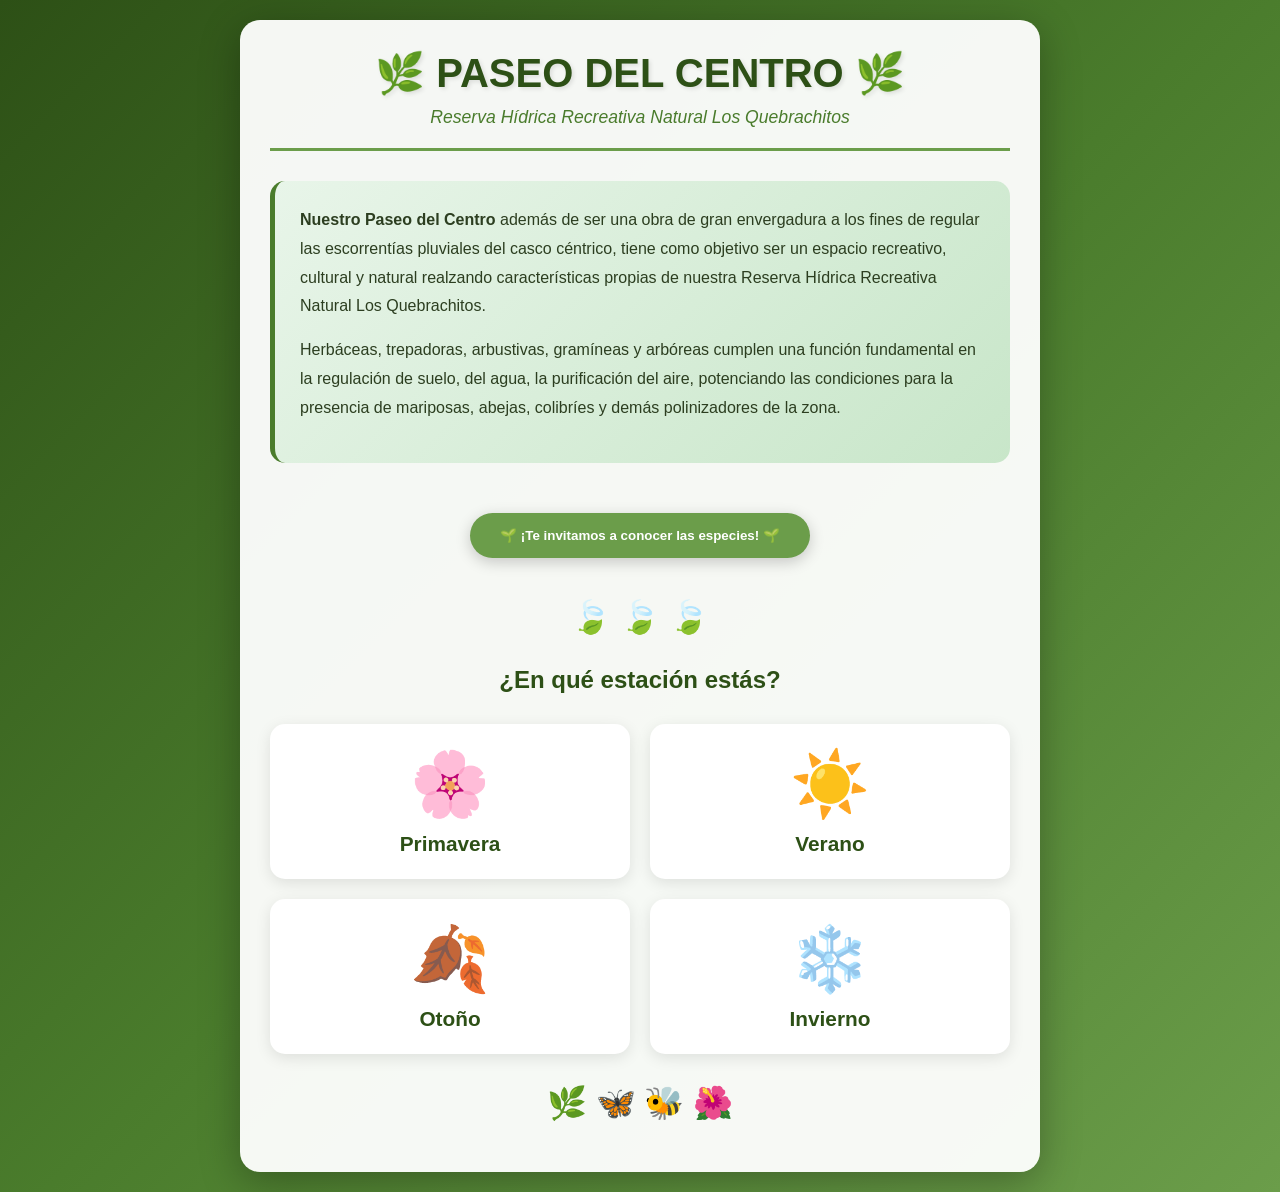
==== index.html @ 35bda177 "Update index.html" ====
<!DOCTYPE html>
<html lang="es">
<head>
    <meta charset="UTF-8">
    <meta name="viewport" content="width=device-width, initial-scale=1.0">
    <title>Paseo del Centro - Reserva Los Quebrachitos</title>
    <style>
        * {
            margin: 0;
            padding: 0;
            box-sizing: border-box;
        }

        body {
            font-family: 'Segoe UI', Tahoma, Geneva, Verdana, sans-serif;
            background: linear-gradient(135deg, #2d5016 0%, #4a7c2c 50%, #6b9d4a 100%);
            color: #2c3e20;
            min-height: 100vh;
            padding: 20px;
        }

        .container {
            max-width: 800px;
            margin: 0 auto;
            background: rgba(255, 255, 255, 0.95);
            border-radius: 20px;
            padding: 30px;
            box-shadow: 0 10px 40px rgba(0, 0, 0, 0.3);
        }

        header {
            text-align: center;
            margin-bottom: 30px;
            padding-bottom: 20px;
            border-bottom: 3px solid #6b9d4a;
        }

        h1 {
            color: #2d5016;
            font-size: 2.5em;
            margin-bottom: 10px;
            text-shadow: 2px 2px 4px rgba(0,0,0,0.1);
        }

        .subtitle {
            color: #4a7c2c;
            font-size: 1.1em;
            font-style: italic;
        }

        .intro {
            background: linear-gradient(135deg, #e8f5e9 0%, #c8e6c9 100%);
            padding: 25px;
            border-radius: 15px;
            margin-bottom: 30px;
            border-left: 5px solid #4a7c2c;
            line-height: 1.8;
        }

        .intro p {
            margin-bottom: 15px;
        }

        .section {
            display: none;
            animation: fadeIn 0.5s ease-in;
        }

        .section.active {
            display: block;
        }

        @keyframes fadeIn {
            from { opacity: 0; transform: translateY(20px); }
            to { opacity: 1; transform: translateY(0); }
        }

        .seasons-grid {
            display: grid;
            grid-template-columns: repeat(2, 1fr);
            gap: 20px;
            margin: 30px 0;
        }

        .season-card {
            background: white;
            border-radius: 15px;
            padding: 20px;
            text-align: center;
            cursor: pointer;
            transition: all 0.3s ease;
            border: 3px solid transparent;
            box-shadow: 0 4px 15px rgba(0,0,0,0.1);
        }

        .season-card:hover {
            transform: translateY(-5px);
            border-color: #6b9d4a;
            box-shadow: 0 8px 25px rgba(0,0,0,0.2);
        }

        .season-icon {
            font-size: 4em;
            margin-bottom: 10px;
            display: block;
        }

        .season-name {
            font-size: 1.3em;
            font-weight: bold;
            color: #2d5016;
        }

        .back-button {
            background: #4a7c2c;
            color: white;
            border: none;
            padding: 12px 30px;
            border-radius: 25px;
            cursor: pointer;
            font-size: 1em;
            margin-bottom: 20px;
            transition: all 0.3s ease;
        }

        .back-button:hover {
            background: #2d5016;
            transform: scale(1.05);
        }

        .species-link {
            display: inline-block;
            background: #6b9d4a;
            color: white;
            padding: 15px 30px;
            border-radius: 30px;
            text-decoration: none;
            margin: 20px 0;
            font-weight: bold;
            transition: all 0.3s ease;
            box-shadow: 0 4px 15px rgba(0,0,0,0.2);
        }

        .species-link:hover {
            background: #4a7c2c;
            transform: translateY(-3px);
            box-shadow: 0 6px 20px rgba(0,0,0,0.3);
        }

        .season-content {
            background: linear-gradient(135deg, #fff9e6 0%, #ffe6cc 100%);
            padding: 25px;
            border-radius: 15px;
            margin-top: 20px;
            border-left: 5px solid #ff9800;
        }

        .season-content h2 {
            color: #e65100;
            margin-bottom: 15px;
        }

        .season-content p {
            line-height: 1.8;
            color: #5d4037;
        }

        .leaf-decoration {
            text-align: center;
            font-size: 2em;
            color: #6b9d4a;
            margin: 20px 0;
        }

        .species-grid {
            display: grid;
            grid-template-columns: repeat(auto-fit, minmax(280px, 1fr));
            gap: 25px;
            margin-top: 20px;
        }

        .species-card {
            background: white;
            border-radius: 15px;
            overflow: hidden;
            box-shadow: 0 4px 15px rgba(0,0,0,0.1);
            transition: all 0.3s ease;
            cursor: pointer;
        }

        .species-card:hover {
            transform: translateY(-8px);
            box-shadow: 0 8px 25px rgba(0,0,0,0.2);
        }

        .species-image {
            width: 100%;
            height: 200px;
            background-size: cover;
            background-position: center;
            position: relative;
        }

        .species-info {
            padding: 20px;
            text-align: center;
        }

        .species-info h3 {
            color: #2d5016;
            font-size: 1.3em;
            margin-bottom: 8px;
        }

        .scientific-name {
            font-style: italic;
            color: #5d8c3a;
            font-size: 1em;
        }

        @media (max-width: 600px) {
            .seasons-grid {
                grid-template-columns: 1fr;
            }

            h1 {
                font-size: 2em;
            }

            .container {
                padding: 20px;
            }
        }
    </style>
</head>
<body>
    <div class="container">
        <header>
            <h1>🌿 PASEO DEL CENTRO 🌿</h1>
            <div class="subtitle">Reserva Hídrica Recreativa Natural Los Quebrachitos</div>
        </header>

        <!-- Sección Principal -->
        <div id="main-section" class="section active">
            <div class="intro">
                <p><strong>Nuestro Paseo del Centro</strong> además de ser una obra de gran envergadura a los fines de regular las escorrentías pluviales del casco céntrico, tiene como objetivo ser un espacio recreativo, cultural y natural realzando características propias de nuestra Reserva Hídrica Recreativa Natural Los Quebrachitos.</p>               
                <p>Herbáceas, trepadoras, arbustivas, gramíneas y arbóreas cumplen una función fundamental en la regulación de suelo, del agua, la purificación del aire, potenciando las condiciones para la presencia de mariposas, abejas, colibríes y demás polinizadores de la zona.</p>
            </div>

            <div style="text-align: center;">
                <button onclick="showSpecies()" class="species-link" style="border: none; cursor: pointer;">🌱 ¡Te invitamos a conocer las especies! 🌱</button>
            </div>

            <div class="leaf-decoration">🍃 🍃 🍃</div>

            <h2 style="text-align: center; color: #2d5016; margin: 30px 0;">¿En qué estación estás?</h2>

            <div class="seasons-grid">
                <div class="season-card" onclick="showSeason('primavera')">
                    <span class="season-icon">🌸</span>
                    <div class="season-name">Primavera</div>
                </div>
                <div class="season-card" onclick="showSeason('verano')">
                    <span class="season-icon">☀️</span>
                    <div class="season-name">Verano</div>
                </div>
                <div class="season-card" onclick="showSeason('otono')">
                    <span class="season-icon">🍂</span>
                    <div class="season-name">Otoño</div>
                </div>
                <div class="season-card" onclick="showSeason('invierno')">
                    <span class="season-icon">❄️</span>
                    <div class="season-name">Invierno</div>
                </div>
            </div>
        </div>

        <!-- Sección Primavera -->
        <div id="primavera-section" class="section">
            <button class="back-button" onclick="showMain()">← Volver</button>
            <div class="season-content">
                <h2 style="text-align: center;">🌸 PRIMAVERA 🌸</h2>
                <p><strong>En esta estación del año podemos ver:</strong></p>
                <p>El despertar de la naturaleza en todo su esplendor. Los quebrachitos se llenan de flores blancas y rosadas, las aves migratorias regresan a la zona, y el canto de los pájaros se intensifica. Los colibríes comienzan su danza entre las flores, mientras las mariposas monarca inician su llegada. Las gramíneas nativas brotan con vigor, y el aroma del bosque se vuelve más intenso con las floraciones de arbustos nativos.</p>
            </div>
        </div>

        <!-- Sección Verano -->
        <div id="verano-section" class="section">
            <button class="back-button" onclick="showMain()">← Volver</button>
            <div class="season-content" style="background: linear-gradient(135deg, #fff3e0 0%, #ffccbc 100%); border-left-color: #ff5722;">
                <h2 style="color: #bf360c; text-align: center;">☀️ VERANO ☀️</h2>
                <p><strong>En esta estación del año podemos ver:</strong></p>
                <p>El máximo verdor del bosque nativo. Las temperaturas cálidas favorecen el crecimiento exuberante de toda la vegetación. Los árboles están en su plenitud de follaje, proporcionando sombra fresca para el paseo. Es temporada de frutos para muchas especies, atrayendo una gran variedad de aves. Las lluvias estivales alimentan los cursos de agua, y las cigarras llenan el aire con su característico canto. Mariposas y abejas están en plena actividad polinizadora.</p>
            </div>
        </div>

        <!-- Sección Otoño -->
        <div id="otono-section" class="section">
            <button class="back-button" onclick="showMain()">← Volver</button>
            <div class="season-content" style="background: linear-gradient(135deg, #fff8e1 0%, #ffecb3 100%); border-left-color: #ff6f00;">
                <h2 style="color: #e65100; text-align: center;">🍂 OTOÑO 🍂</h2>
                <p><strong>En esta estación del año podemos ver:</strong></p>
                <p>La transformación cromática del paisaje. Las hojas de muchas especies caduciforias comienzan a cambiar de color, creando una paleta de ocres, amarillos y rojizos. Es época de dispersión de semillas, con muchas plantas preparándose para el invierno. Las aves migratorias comienzan su partida, mientras otras llegan para pasar el invierno. Las temperaturas más suaves invitan a recorrer el paseo disfrutando del aire fresco y los atardeceres dorados.</p>
            </div>
        </div>

        <!-- Sección Invierno -->
        <div id="invierno-section" class="section">
            <button class="back-button" onclick="showMain()">← Volver</button>
            <div class="season-content" style="background: linear-gradient(135deg, #e3f2fd 0%, #bbdefb 100%); border-left-color: #1976d2;">
                <h2 style="color: #0d47a1; text-align: center;">❄️ INVIERNO ❄️</h2>
                <p><strong>En esta estación del año podemos ver:</strong></p>
                <p>El bosque en su etapa de reposo. Muchas especies pierden sus hojas, revelando la arquitectura de sus ramas. Las mañanas pueden traer escarcha que decora la vegetación con cristales brillantes. Es temporada ideal para observar aves residentes y algunas especies que solo visitan en esta época. Los días soleados de invierno son perfectos para disfrutar del paseo sin el calor intenso, apreciando la claridad del aire serrano y las vistas despejadas del paisaje circundante.</p>
            </div>
        </div>

        <!-- Sección Especies -->
        <div id="especies-section" class="section">
            <button class="back-button" onclick="showMain()">← Volver</button>
            
            <h2 style="text-align: center; color: #2d5016; margin-bottom: 30px; font-size: 2em;">🌿 Flora Nativa 🌿</h2>
            
            <div class="species-grid">
                <div class="species-card">
                    <div class="species-image" style="background-image: url('https://via.placeholder.com/300x200/4a7c2c/ffffff?text=Blanquillo')"></div>
                    <div class="species-info">
                        <h3>Blanquillo</h3>
                        <p class="scientific-name">(Sebastiania commersoniana)</p>
                    </div>
                </div>

                <div class="species-card">
                    <div class="species-image" style="background-image: url('https://via.placeholder.com/300x200/5d8c3a/ffffff?text=Chañar')"></div>
                    <div class="species-info">
                        <h3>Chañar</h3>
                        <p class="scientific-name">(Geoffroea decorticans)</p>
                    </div>
                </div>

                <div class="species-card">
                    <div class="species-image" style="background-image: url('https://via.placeholder.com/300x200/6b9d4a/ffffff?text=Cina+cina')"></div>
                    <div class="species-info">
                        <h3>Cina cina</h3>
                        <p class="scientific-name">(Parkinsonia aculeata)</p>
                    </div>
                </div>

                <div class="species-card">
                    <div class="species-image" style="background-image: url('https://via.placeholder.com/300x200/4a7c2c/ffffff?text=Croton')"></div>
                    <div class="species-info">
                        <h3>Croton</h3>
                        <p class="scientific-name">(Croton subpannosus)</p>
                    </div>
                </div>

                <div class="species-card">
                    <div class="species-image" style="background-image: url('https://via.placeholder.com/300x200/5d8c3a/ffffff?text=Espina+Colorada')"></div>
                    <div class="species-info">
                        <h3>Espina Colorada</h3>
                        <p class="scientific-name">(Solanum sisymbriifolium)</p>
                    </div>
                </div>

                <div class="species-card">
                    <div class="species-image" style="background-image: url('https://via.placeholder.com/300x200/6b9d4a/ffffff?text=Espinillo')"></div>
                    <div class="species-info">
                        <h3>Espinillo</h3>
                        <p class="scientific-name">(Acacia caven)</p>
                    </div>
                </div>

                <div class="species-card">
                    <div class="species-image" style="background-image: url('https://via.placeholder.com/300x200/4a7c2c/ffffff?text=Lagaña+de+perro')"></div>
                    <div class="species-info">
                        <h3>Lagaña de perro</h3>
                        <p class="scientific-name">(Erythrostemon gilliesii)</p>
                    </div>
                </div>

                <div class="species-card">
                    <div class="species-image" style="background-image: url('https://via.placeholder.com/300x200/5d8c3a/ffffff?text=Malva')"></div>
                    <div class="species-info">
                        <h3>Malva</h3>
                        <p class="scientific-name">(Abutilon grandifolium)</p>
                    </div>
                </div>

                <div class="species-card">
                    <div class="species-image" style="background-image: url('https://via.placeholder.com/300x200/6b9d4a/ffffff?text=Palo+Amarillo')"></div>
                    <div class="species-info">
                        <h3>Palo Amarillo</h3>
                        <p class="scientific-name">(Aloysia gratissima)</p>
                    </div>
                </div>

                <div class="species-card">
                    <div class="species-image" style="background-image: url('https://via.placeholder.com/300x200/4a7c2c/ffffff?text=Pasionaria')"></div>
                    <div class="species-info">
                        <h3>Pasionaria</h3>
                        <p class="scientific-name">(Passiflora caerulea)</p>
                    </div>
                </div>

                <div class="species-card">
                    <div class="species-image" style="background-image: url('https://via.placeholder.com/300x200/5d8c3a/ffffff?text=Romerillo')"></div>
                    <div class="species-info">
                        <h3>Romerillo</h3>
                        <p class="scientific-name">(Baccharis aliena)</p>
                    </div>
                </div>

                <div class="species-card">
                    <div class="species-image" style="background-image: url('https://via.placeholder.com/300x200/6b9d4a/ffffff?text=Sacha+Huasca')"></div>
                    <div class="species-info">
                        <h3>Sacha Huasca</h3>
                        <p class="scientific-name">(Dolichandra cynanchoides)</p>
                    </div>
                </div>

                <div class="species-card">
                    <div class="species-image" style="background-image: url('https://via.placeholder.com/300x200/4a7c2c/ffffff?text=Sangre+de+toro')"></div>
                    <div class="species-info">
                        <h3>Sangre de toro</h3>
                        <p class="scientific-name">(Rivina humilis)</p>
                    </div>
                </div>

                <div class="species-card">
                    <div class="species-image" style="background-image: url('https://via.placeholder.com/300x200/5d8c3a/ffffff?text=Santa+Lucía')"></div>
                    <div class="species-info">
                        <h3>Santa Lucía</h3>
                        <p class="scientific-name">(Commelina erecta)</p>
                    </div>
                </div>

                <div class="species-card">
                    <div class="species-image" style="background-image: url('https://via.placeholder.com/300x200/6b9d4a/ffffff?text=Tumiñico')"></div>
                    <div class="species-info">
                        <h3>Tumiñico</h3>
                        <p class="scientific-name">(Lycium cestroides)</p>
                    </div>
                </div>

                <div class="species-card">
                    <div class="species-image" style="background-image: url('https://via.placeholder.com/300x200/4a7c2c/ffffff?text=Verbena+roja')"></div>
                    <div class="species-info">
                        <h3>Verbena roja o Margarita punzó</h3>
                        <p class="scientific-name">(Glandularia peruviana)</p>
                    </div>
                </div>
            </div>
        </div>

        <div class="leaf-decoration">🌿 🦋 🐝 🌺</div>
    </div>

    <script>
        function showSeason(season) {
            // Ocultar sección principal
            document.getElementById('main-section').classList.remove('active');
            
            // Ocultar todas las secciones de estaciones
            document.getElementById('primavera-section').classList.remove('active');
            document.getElementById('verano-section').classList.remove('active');
            document.getElementById('otono-section').classList.remove('active');
            document.getElementById('invierno-section').classList.remove('active');
            
            // Mostrar la estación seleccionada
            document.getElementById(season + '-section').classList.add('active');
            
            // Scroll al inicio
            window.scrollTo({ top: 0, behavior: 'smooth' });
        }

        function showMain() {
            // Ocultar todas las secciones de estaciones
            document.getElementById('primavera-section').classList.remove('active');
            document.getElementById('verano-section').classList.remove('active');
            document.getElementById('otono-section').classList.remove('active');
            document.getElementById('invierno-section').classList.remove('active');
            document.getElementById('especies-section').classList.remove('active');
            
            // Mostrar sección principal
            document.getElementById('main-section').classList.add('active');
            
            // Scroll al inicio
            window.scrollTo({ top: 0, behavior: 'smooth' });
        }

        function showSpecies() {
            // Ocultar sección principal
            document.getElementById('main-section').classList.remove('active');
            
            // Mostrar sección de especies
            document.getElementById('especies-section').classList.add('active');
            
            // Scroll al inicio
            window.scrollTo({ top: 0, behavior: 'smooth' });
        }
    </script>
</body>
</html>
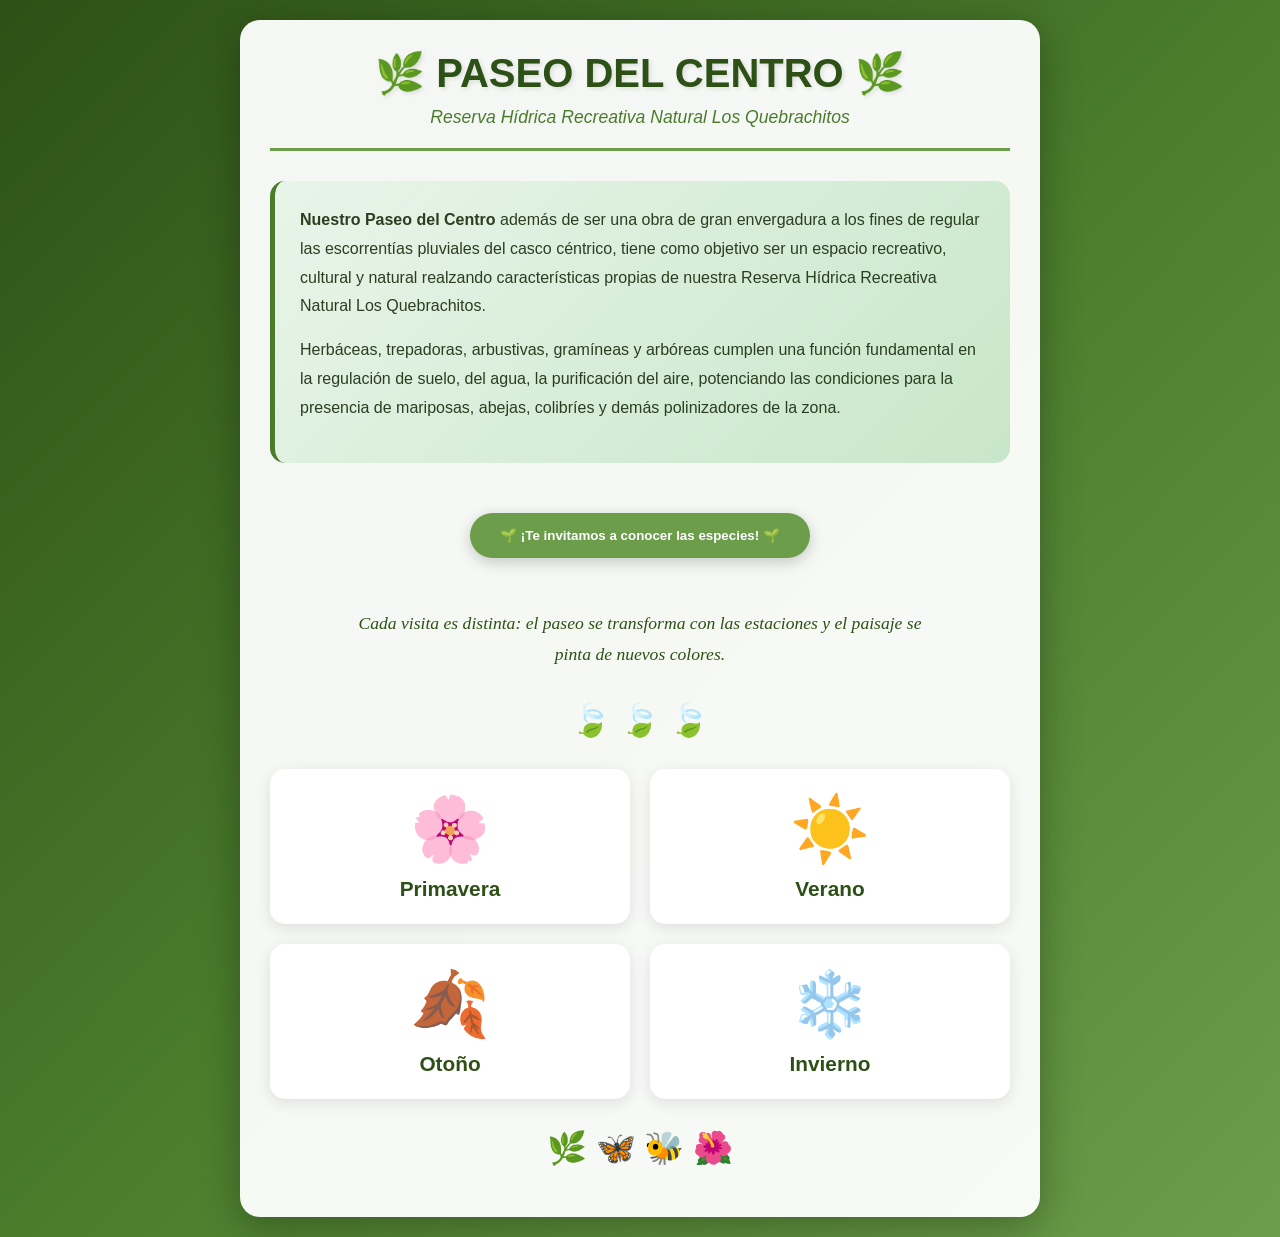
==== commit 7f858d4f: "Update index.html" ====
--- a/index.html
+++ b/index.html
@@ -243,7 +243,8 @@
         <!-- Sección Principal -->
         <div id="main-section" class="section active">
             <div class="intro">
-                <p><strong>Nuestro Paseo del Centro</strong> además de ser una obra de gran envergadura a los fines de regular las escorrentías pluviales del casco céntrico, tiene como objetivo ser un espacio recreativo, cultural y natural realzando características propias de nuestra Reserva Hídrica Recreativa Natural Los Quebrachitos.</p>               
+                <p><strong>Nuestro Paseo del Centro</strong> además de ser una obra de gran envergadura a los fines de regular las escorrentías pluviales del casco céntrico, tiene como objetivo ser un espacio recreativo, cultural y natural realzando características propias de nuestra Reserva Hídrica Recreativa Natural Los Quebrachitos.</p>
+                
                 <p>Herbáceas, trepadoras, arbustivas, gramíneas y arbóreas cumplen una función fundamental en la regulación de suelo, del agua, la purificación del aire, potenciando las condiciones para la presencia de mariposas, abejas, colibríes y demás polinizadores de la zona.</p>
             </div>
 
@@ -251,9 +252,9 @@
                 <button onclick="showSpecies()" class="species-link" style="border: none; cursor: pointer;">🌱 ¡Te invitamos a conocer las especies! 🌱</button>
             </div>
 
+            <p style="text-align: center; color: #2d5016; margin: 30px auto; line-height: 1.8; font-size: 1.1em; max-width: 600px; font-family: 'Georgia', 'Garamond', serif; font-style: italic;">Cada visita es distinta: el paseo se transforma con las estaciones y el paisaje se pinta de nuevos colores.</p>
+
             <div class="leaf-decoration">🍃 🍃 🍃</div>
-
-            <h2 style="text-align: center; color: #2d5016; margin: 30px 0;">¿En qué estación estás?</h2>
 
             <div class="seasons-grid">
                 <div class="season-card" onclick="showSeason('primavera')">
@@ -280,8 +281,11 @@
             <button class="back-button" onclick="showMain()">← Volver</button>
             <div class="season-content">
                 <h2 style="text-align: center;">🌸 PRIMAVERA 🌸</h2>
-                <p><strong>En esta estación del año podemos ver:</strong></p>
-                <p>El despertar de la naturaleza en todo su esplendor. Los quebrachitos se llenan de flores blancas y rosadas, las aves migratorias regresan a la zona, y el canto de los pájaros se intensifica. Los colibríes comienzan su danza entre las flores, mientras las mariposas monarca inician su llegada. Las gramíneas nativas brotan con vigor, y el aroma del bosque se vuelve más intenso con las floraciones de arbustos nativos.</p>
+                <h3 style="color: #2d5016; margin-top: 15px;">El paseo despierta.</h3>
+                <p><strong>En primavera, el paseo se llena de color, aromas y movimiento.</strong></p>
+                <p>Podés ver al Espinillo y al Chañar cubiertos de flores amarillas, tiñendo el paisaje de tonos dorados y atrayendo abejas, mariposas y otros polinizadores. El Palo amarillo, el Romerillo, la Pasionaria y el Tumiñico comienzan a intensifican su floración.</p>
+                <p>Las flores azules de Santa Lucía y los tonos rojizos de la Verbena roja y la Espina colorada aportan contrastes llamativos. Es una época ideal para observar mariposas, abejorros y picaflores, que encuentran néctar en abundancia.</p>
+                <p><strong>👉 Es tiempo de reproducción, polinización y crecimiento.</strong></p>
             </div>
         </div>
 
@@ -290,8 +294,11 @@
             <button class="back-button" onclick="showMain()">← Volver</button>
             <div class="season-content" style="background: linear-gradient(135deg, #fff3e0 0%, #ffccbc 100%); border-left-color: #ff5722;">
                 <h2 style="color: #bf360c; text-align: center;">☀️ VERANO ☀️</h2>
-                <p><strong>En esta estación del año podemos ver:</strong></p>
-                <p>El máximo verdor del bosque nativo. Las temperaturas cálidas favorecen el crecimiento exuberante de toda la vegetación. Los árboles están en su plenitud de follaje, proporcionando sombra fresca para el paseo. Es temporada de frutos para muchas especies, atrayendo una gran variedad de aves. Las lluvias estivales alimentan los cursos de agua, y las cigarras llenan el aire con su característico canto. Mariposas y abejas están en plena actividad polinizadora.</p>
+                <h3 style="color: #bf360c; margin-top: 15px;">Colores intensos y vida en abundancia.</h3>
+                <p><strong>Durante el verano, el paseo alcanza su máxima expresión.</strong></p>
+                <p>Muchas especies florecen al mismo tiempo, como el Palo amarillo, Romerillo, Croton, Malva, Cina cina, Sacha Huasca y la llamativa Lagaña de perro, con sus largos estambres rojos.</p>
+                <p>Las enredaderas cubren troncos y cercos, el sotobosque se vuelve más denso y aparecen frutos de colores vivos, como los de la Sangre de toro y la Espina colorada también encontraremos los frutos de Chañar. Es un momento ideal para observar insectos, picaflores y mariposas en plena actividad.</p>
+                <p><strong>👉 El paisaje es verde, denso y brillante, lleno de insectos, aves y sonidos.</strong></p>
             </div>
         </div>
 
@@ -300,8 +307,11 @@
             <button class="back-button" onclick="showMain()">← Volver</button>
             <div class="season-content" style="background: linear-gradient(135deg, #fff8e1 0%, #ffecb3 100%); border-left-color: #ff6f00;">
                 <h2 style="color: #e65100; text-align: center;">🍂 OTOÑO 🍂</h2>
-                <p><strong>En esta estación del año podemos ver:</strong></p>
-                <p>La transformación cromática del paisaje. Las hojas de muchas especies caduciforias comienzan a cambiar de color, creando una paleta de ocres, amarillos y rojizos. Es época de dispersión de semillas, con muchas plantas preparándose para el invierno. Las aves migratorias comienzan su partida, mientras otras llegan para pasar el invierno. Las temperaturas más suaves invitan a recorrer el paseo disfrutando del aire fresco y los atardeceres dorados.</p>
+                <h3 style="color: #e65100; margin-top: 15px;">Frutos, semillas y cambios de color.</h3>
+                <p><strong>En otoño, el ritmo del paseo comienza a desacelerarse.</strong></p>
+                <p>Muchas plantas dejan de florecer y concentran su energía en la maduración de frutos y semillas. Aún pueden verse flores tardías del Tumiñico, la Pasionaria y la Sangre de toro.</p>
+                <p>El Blanquillo se vuelve protagonista: sus hojas se tiñen de rojos, naranjas y amarillos, regalando uno de los paisajes más coloridos del paseo. Algunas herbáceas empiezan a secarse en superficie, preparando su descanso invernal.</p>
+                <p><strong>👉 Es una estación de transición, donde el paseo se transforma y se prepara para el frío.</strong></p>
             </div>
         </div>
 
@@ -310,8 +320,11 @@
             <button class="back-button" onclick="showMain()">← Volver</button>
             <div class="season-content" style="background: linear-gradient(135deg, #e3f2fd 0%, #bbdefb 100%); border-left-color: #1976d2;">
                 <h2 style="color: #0d47a1; text-align: center;">❄️ INVIERNO ❄️</h2>
-                <p><strong>En esta estación del año podemos ver:</strong></p>
-                <p>El bosque en su etapa de reposo. Muchas especies pierden sus hojas, revelando la arquitectura de sus ramas. Las mañanas pueden traer escarcha que decora la vegetación con cristales brillantes. Es temporada ideal para observar aves residentes y algunas especies que solo visitan en esta época. Los días soleados de invierno son perfectos para disfrutar del paseo sin el calor intenso, apreciando la claridad del aire serrano y las vistas despejadas del paisaje circundante.</p>
+                <h3 style="color: #0d47a1; margin-top: 15px;">Descanso y resistencia.</h3>
+                <p><strong>En invierno, el paseo parece más silencioso y sereno.</strong></p>
+                <p>Muchas plantas entran en reposo y algunas desaparecen temporalmente de la superficie, aunque continúan vivas bajo tierra. La atención se dirige a las formas: troncos, ramas, espinas y cortezas.</p>
+                <p>La corteza del Chañar, las espinas del Espinillo y la estructura del Romerillo revelan adaptaciones al clima serrano. Aunque haya menos flores, el paseo sigue cumpliendo su función, protegiendo el suelo y ofreciendo refugio a la fauna.</p>
+                <p><strong>👉 El invierno es una etapa clave de descanso, necesaria para que el ciclo vuelva a comenzar.</strong></p>
             </div>
         </div>
 
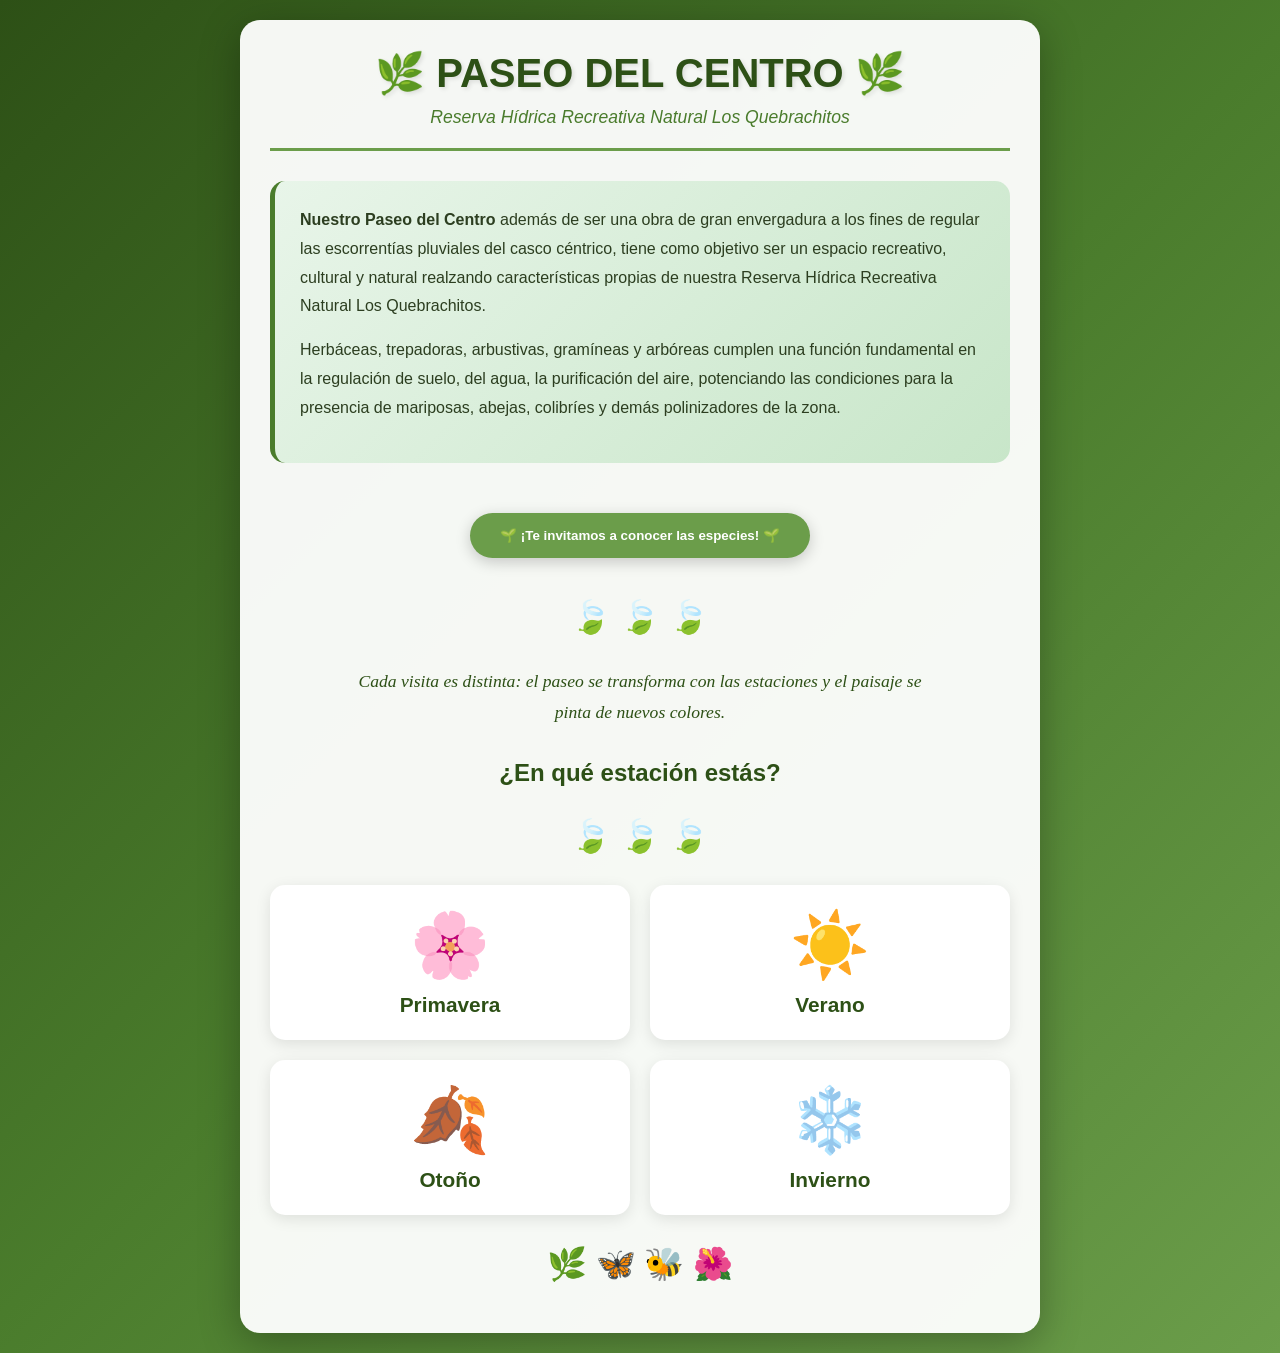
==== commit dbba95c5: "Update index.html" ====
--- a/index.html
+++ b/index.html
@@ -218,6 +218,57 @@
             font-size: 1em;
         }
 
+        .species-detail {
+            background: white;
+            border-radius: 15px;
+            padding: 30px;
+            margin-top: 20px;
+        }
+
+        .species-detail h2 {
+            color: #2d5016;
+            font-size: 2em;
+            margin-bottom: 10px;
+        }
+
+        .species-detail .scientific-name {
+            font-size: 1.2em;
+            margin-bottom: 20px;
+            display: block;
+        }
+
+        .species-detail .description {
+            line-height: 1.8;
+            margin-bottom: 20px;
+            text-align: justify;
+        }
+
+        .species-detail .info-box {
+            background: #f1f8e9;
+            border-left: 4px solid #6b9d4a;
+            padding: 15px;
+            margin: 15px 0;
+            border-radius: 8px;
+        }
+
+        .species-detail .info-box h4 {
+            color: #2d5016;
+            margin-bottom: 8px;
+            font-size: 1.1em;
+        }
+
+        .species-detail .info-box p {
+            line-height: 1.6;
+            margin: 0;
+        }
+
+        .reference {
+            font-size: 0.9em;
+            color: #666;
+            font-style: italic;
+            margin-top: 15px;
+        }
+
         @media (max-width: 600px) {
             .seasons-grid {
                 grid-template-columns: 1fr;
@@ -243,7 +294,7 @@
         <!-- Sección Principal -->
         <div id="main-section" class="section active">
             <div class="intro">
-                <p><strong>Nuestro Paseo del Centro</strong> además de ser una obra de gran envergadura a los fines de regular las escorrentías pluviales del casco céntrico, tiene como objetivo ser un espacio recreativo, cultural y natural realzando características propias de nuestra Reserva Hídrica Recreativa Natural Los Quebrachitos.</p>
+                <p><strong>Nuestro Paseo del Centro</strong> además de ser una obra de gran envergadura a los fines de regular las escorrentías pluviales del casco céntrico, tiene como objetivo ser un espacio recreativo, cultural y natural realzando características propias de nuestra Reserva Hídrica Recreativa Natural Los Quebrachitos.</p>               
                 
                 <p>Herbáceas, trepadoras, arbustivas, gramíneas y arbóreas cumplen una función fundamental en la regulación de suelo, del agua, la purificación del aire, potenciando las condiciones para la presencia de mariposas, abejas, colibríes y demás polinizadores de la zona.</p>
             </div>
@@ -252,8 +303,10 @@
                 <button onclick="showSpecies()" class="species-link" style="border: none; cursor: pointer;">🌱 ¡Te invitamos a conocer las especies! 🌱</button>
             </div>
 
+            <div class="leaf-decoration">🍃 🍃 🍃</div>
             <p style="text-align: center; color: #2d5016; margin: 30px auto; line-height: 1.8; font-size: 1.1em; max-width: 600px; font-family: 'Georgia', 'Garamond', serif; font-style: italic;">Cada visita es distinta: el paseo se transforma con las estaciones y el paisaje se pinta de nuevos colores.</p>
 
+            <h2 style="text-align: center; color: #2d5016; margin: 30px 0;">¿En qué estación estás?</h2>
             <div class="leaf-decoration">🍃 🍃 🍃</div>
 
             <div class="seasons-grid">
@@ -261,14 +314,17 @@
                     <span class="season-icon">🌸</span>
                     <div class="season-name">Primavera</div>
                 </div>
+
                 <div class="season-card" onclick="showSeason('verano')">
                     <span class="season-icon">☀️</span>
                     <div class="season-name">Verano</div>
                 </div>
+
                 <div class="season-card" onclick="showSeason('otono')">
                     <span class="season-icon">🍂</span>
                     <div class="season-name">Otoño</div>
                 </div>
+
                 <div class="season-card" onclick="showSeason('invierno')">
                     <span class="season-icon">❄️</span>
                     <div class="season-name">Invierno</div>
@@ -331,11 +387,11 @@
         <!-- Sección Especies -->
         <div id="especies-section" class="section">
             <button class="back-button" onclick="showMain()">← Volver</button>
-            
+
             <h2 style="text-align: center; color: #2d5016; margin-bottom: 30px; font-size: 2em;">🌿 Flora Nativa 🌿</h2>
-            
+
             <div class="species-grid">
-                <div class="species-card">
+                <div class="species-card" onclick="showSpeciesDetail('blanquillo')">
                     <div class="species-image" style="background-image: url('https://via.placeholder.com/300x200/4a7c2c/ffffff?text=Blanquillo')"></div>
                     <div class="species-info">
                         <h3>Blanquillo</h3>
@@ -343,7 +399,7 @@
                     </div>
                 </div>
 
-                <div class="species-card">
+                <div class="species-card" onclick="showSpeciesDetail('chanar')">
                     <div class="species-image" style="background-image: url('https://via.placeholder.com/300x200/5d8c3a/ffffff?text=Chañar')"></div>
                     <div class="species-info">
                         <h3>Chañar</h3>
@@ -351,7 +407,7 @@
                     </div>
                 </div>
 
-                <div class="species-card">
+                <div class="species-card" onclick="showSpeciesDetail('cinacina')">
                     <div class="species-image" style="background-image: url('https://via.placeholder.com/300x200/6b9d4a/ffffff?text=Cina+cina')"></div>
                     <div class="species-info">
                         <h3>Cina cina</h3>
@@ -359,7 +415,7 @@
                     </div>
                 </div>
 
-                <div class="species-card">
+                <div class="species-card" onclick="showSpeciesDetail('croton')">
                     <div class="species-image" style="background-image: url('https://via.placeholder.com/300x200/4a7c2c/ffffff?text=Croton')"></div>
                     <div class="species-info">
                         <h3>Croton</h3>
@@ -367,7 +423,7 @@
                     </div>
                 </div>
 
-                <div class="species-card">
+                <div class="species-card" onclick="showSpeciesDetail('espinacolorada')">
                     <div class="species-image" style="background-image: url('https://via.placeholder.com/300x200/5d8c3a/ffffff?text=Espina+Colorada')"></div>
                     <div class="species-info">
                         <h3>Espina Colorada</h3>
@@ -375,15 +431,15 @@
                     </div>
                 </div>
 
-                <div class="species-card">
+                <div class="species-card" onclick="showSpeciesDetail('espinillo')">
                     <div class="species-image" style="background-image: url('https://via.placeholder.com/300x200/6b9d4a/ffffff?text=Espinillo')"></div>
                     <div class="species-info">
                         <h3>Espinillo</h3>
-                        <p class="scientific-name">(Acacia caven)</p>
-                    </div>
-                </div>
-
-                <div class="species-card">
+                        <p class="scientific-name">(Vachellia caven)</p>
+                    </div>
+                </div>
+
+                <div class="species-card" onclick="showSpeciesDetail('laganadeperro')">
                     <div class="species-image" style="background-image: url('https://via.placeholder.com/300x200/4a7c2c/ffffff?text=Lagaña+de+perro')"></div>
                     <div class="species-info">
                         <h3>Lagaña de perro</h3>
@@ -391,7 +447,7 @@
                     </div>
                 </div>
 
-                <div class="species-card">
+                <div class="species-card" onclick="showSpeciesDetail('malva')">
                     <div class="species-image" style="background-image: url('https://via.placeholder.com/300x200/5d8c3a/ffffff?text=Malva')"></div>
                     <div class="species-info">
                         <h3>Malva</h3>
@@ -399,7 +455,7 @@
                     </div>
                 </div>
 
-                <div class="species-card">
+                <div class="species-card" onclick="showSpeciesDetail('paloamarillo')">
                     <div class="species-image" style="background-image: url('https://via.placeholder.com/300x200/6b9d4a/ffffff?text=Palo+Amarillo')"></div>
                     <div class="species-info">
                         <h3>Palo Amarillo</h3>
@@ -407,7 +463,7 @@
                     </div>
                 </div>
 
-                <div class="species-card">
+                <div class="species-card" onclick="showSpeciesDetail('pasionaria')">
                     <div class="species-image" style="background-image: url('https://via.placeholder.com/300x200/4a7c2c/ffffff?text=Pasionaria')"></div>
                     <div class="species-info">
                         <h3>Pasionaria</h3>
@@ -415,7 +471,7 @@
                     </div>
                 </div>
 
-                <div class="species-card">
+                <div class="species-card" onclick="showSpeciesDetail('romerillo')">
                     <div class="species-image" style="background-image: url('https://via.placeholder.com/300x200/5d8c3a/ffffff?text=Romerillo')"></div>
                     <div class="species-info">
                         <h3>Romerillo</h3>
@@ -423,7 +479,7 @@
                     </div>
                 </div>
 
-                <div class="species-card">
+                <div class="species-card" onclick="showSpeciesDetail('sachahuasca')">
                     <div class="species-image" style="background-image: url('https://via.placeholder.com/300x200/6b9d4a/ffffff?text=Sacha+Huasca')"></div>
                     <div class="species-info">
                         <h3>Sacha Huasca</h3>
@@ -431,7 +487,7 @@
                     </div>
                 </div>
 
-                <div class="species-card">
+                <div class="species-card" onclick="showSpeciesDetail('sangredetoro')">
                     <div class="species-image" style="background-image: url('https://via.placeholder.com/300x200/4a7c2c/ffffff?text=Sangre+de+toro')"></div>
                     <div class="species-info">
                         <h3>Sangre de toro</h3>
@@ -439,7 +495,7 @@
                     </div>
                 </div>
 
-                <div class="species-card">
+                <div class="species-card" onclick="showSpeciesDetail('santalucia')">
                     <div class="species-image" style="background-image: url('https://via.placeholder.com/300x200/5d8c3a/ffffff?text=Santa+Lucía')"></div>
                     <div class="species-info">
                         <h3>Santa Lucía</h3>
@@ -447,21 +503,37 @@
                     </div>
                 </div>
 
-                <div class="species-card">
-                    <div class="species-image" style="background-image: url('https://via.placeholder.com/300x200/6b9d4a/ffffff?text=Tumiñico')"></div>
+                <div class="species-card" onclick="showSpeciesDetail('tala')">
+                    <div class="species-image" style="background-image: url('https://via.placeholder.com/300x200/6b9d4a/ffffff?text=Tala')"></div>
+                    <div class="species-info">
+                        <h3>Tala</h3>
+                        <p class="scientific-name">(Celtis tala)</p>
+                    </div>
+                </div>
+
+                <div class="species-card" onclick="showSpeciesDetail('tuminico')">
+                    <div class="species-image" style="background-image: url('https://via.placeholder.com/300x200/4a7c2c/ffffff?text=Tumiñico')"></div>
                     <div class="species-info">
                         <h3>Tumiñico</h3>
                         <p class="scientific-name">(Lycium cestroides)</p>
                     </div>
                 </div>
 
-                <div class="species-card">
-                    <div class="species-image" style="background-image: url('https://via.placeholder.com/300x200/4a7c2c/ffffff?text=Verbena+roja')"></div>
-                    <div class="species-info">
-                        <h3>Verbena roja o Margarita punzó</h3>
+                <div class="species-card" onclick="showSpeciesDetail('verbenaroja')">
+                    <div class="species-image" style="background-image: url('https://via.placeholder.com/300x200/5d8c3a/ffffff?text=Verbena+roja')"></div>
+                    <div class="species-info">
+                        <h3>Verbena roja</h3>
                         <p class="scientific-name">(Glandularia peruviana)</p>
                     </div>
                 </div>
+            </div>
+        </div>
+
+        <!-- Sección Detalle de Especie -->
+        <div id="species-detail-section" class="section">
+            <button class="back-button" onclick="showSpecies()">← Volver a especies</button>
+            <div id="species-detail-content" class="species-detail">
+                <!-- El contenido se llenará dinámicamente con JavaScript -->
             </div>
         </div>
 
@@ -469,48 +541,147 @@
     </div>
 
     <script>
-        function showSeason(season) {
-            // Ocultar sección principal
-            document.getElementById('main-section').classList.remove('active');
-            
-            // Ocultar todas las secciones de estaciones
-            document.getElementById('primavera-section').classList.remove('active');
-            document.getElementById('verano-section').classList.remove('active');
-            document.getElementById('otono-section').classList.remove('active');
-            document.getElementById('invierno-section').classList.remove('active');
-            
-            // Mostrar la estación seleccionada
-            document.getElementById(season + '-section').classList.add('active');
-            
-            // Scroll al inicio
-            window.scrollTo({ top: 0, behavior: 'smooth' });
-        }
-
-        function showMain() {
-            // Ocultar todas las secciones de estaciones
-            document.getElementById('primavera-section').classList.remove('active');
-            document.getElementById('verano-section').classList.remove('active');
-            document.getElementById('otono-section').classList.remove('active');
-            document.getElementById('invierno-section').classList.remove('active');
-            document.getElementById('especies-section').classList.remove('active');
-            
-            // Mostrar sección principal
-            document.getElementById('main-section').classList.add('active');
-            
-            // Scroll al inicio
-            window.scrollTo({ top: 0, behavior: 'smooth' });
-        }
-
-        function showSpecies() {
-            // Ocultar sección principal
-            document.getElementById('main-section').classList.remove('active');
-            
-            // Mostrar sección de especies
-            document.getElementById('especies-section').classList.add('active');
-            
-            // Scroll al inicio
-            window.scrollTo({ top: 0, behavior: 'smooth' });
-        }
-    </script>
-</body>
-</html>
+        const speciesData = {
+            blanquillo: {
+                name: "Blanquillo",
+                scientificName: "Sebastiania commersoniana",
+                description: "También llamado Palo de leche o Guindillo. De sus heridas abiertas exuda un látex blanco, de consistencia lechosa, de dónde le viene su nombre vulgar. Crece a la vera de ríos y arroyos, y en las quebradas húmedas. La hoja del Guindillo es simple con borde ligeramente aserrado, en otoño y en invierno, las hojas se tiñen de mil tonos de rojos, naranjas y amarillos. Cada rama termina con una espina por punta. Las flores del Blanquillo están agrupadas en racimos, son amarillentas y diminutas. El Fruto es una cápsula globosa de color castaño a la madurez.",
+                pollination: "Es polinizada por insectos.",
+                flowering: "Florece en primavera y verano.",
+                medicinal: "Es utilizado como antiséptico de uso externo y para aliviar dolores."
+            },
+            chanar: {
+                name: "Chañar",
+                scientificName: "Geoffroea decorticans",
+                description: "Árbol pequeño a mediano, de 6 a 10 m de altura. La característica más distintiva es su corteza exfoliante, la cuál se va desprendiendo en láminas parduscas, que dejan a la vista la nueva corteza verde brillante y de tonos intermedios, entre naranjas y amarillos. Raíces gemíferas (generan brotes que permiten a la planta crear bosquecitos alrededor). Flores perfectas en racimos amarillas con estrías anaranjadas, vistosas y perfumadas. El fruto es una baya globosa lisa y brillante, anaranjado rojizo en la madurez y dulce. De fruto comestible, de los cuáles se extrae el famoso arrope.",
+                pollination: "Es polinizada por mariposas y en especial por abejas.",
+                flowering: "Florece en la primavera.",
+                medicinal: "Utilizado para afecciones respiratorias, para la tos y antiasmático."
+            },
+            cinacina: {
+                name: "Cina cina",
+                scientificName: "Parkinsonia aculeata",
+                description: "Árbol de hasta 8 m de altura, semicaducifolio, de fuste corto y copa aparasolada. Sus ramas algo zigzagueantes son verdes y se van agrietando mientras maduran, tienen tres espinas por nudo. Las flores son hermafroditas, de cinco pétalos, de los cuales cuatro son amarillos y uno, el superior, medio rojizo. El fruto es una legumbre, dura de hasta 10 cm de largo, algo curva, persiste bastante en la planta y se abre al madurar. Hay pocas semillas por frutos. Su chaucha y semillas son comestibles cuando están inmaduras. Es nativa del norte cordobés, no de nuestra ecorregión.",
+                pollination: "Es polinizada por abeja, moscas, avispas y mariposas.",
+                flowering: "Florece principalmente en primavera y verano.",
+                medicinal: "Tiene propiedades contra la tos y la fiebre.",
+                reference: "Agüero, E. (2025). Plantas medicinales silvestres del centro de Argentina: guía para su reconocimiento y uso terapéutico (2ª ed.). Ecoval Ediciones"
+            },
+            croton: {
+                name: "Croton",
+                scientificName: "Croton subpannosus",
+                description: "Subarbusto de hasta 1,5m de altura, predominante en el sotobosque serrano. Densamente pubescente (peludo). Las flores son blanquecinas y están dispuestas en racimos. El fruto es una cápsula. Las hojas viejas toman una coloración anaranjada y persisten un tiempo en la planta.",
+                pollination: "Es polinizada por principalmente mariposas y abejas.",
+                flowering: "Florece desde octubre hasta mayo.",
+                medicinal: "Es utilizada para afecciones respiratorias y como purgante.",
+                reference: "Agüero, E. (2025). Plantas medicinales silvestres del centro de Argentina: guía para su reconocimiento y uso terapéutico (2ª ed.). Ecoval Ediciones"
+            },
+            espinacolorada: {
+                name: "Espina Colorada",
+                scientificName: "Solanum sisymbriifolium",
+                description: "Hierba perenne de hasta 1 m de altura de tallo leñoso con ramas cubierta de pelos, caracterizada por poseer espinas punzantes, pardas claras, recubriendo tallo, ramas y hojas. Flores azuladas a blancas con centro amarillo. El fruto es una baya globosa roja carnosa. Los frutos maduros son comestibles.",
+                pollination: "Polinizada por abejas y abejorros.",
+                flowering: "Florece de septiembre hasta diciembre.",
+                medicinal: "La raíz es utilizada contra inflamaciones hepáticas y de riñones. Externamente como antiinflamatorio y analgésico."
+            },
+            espinillo: {
+                name: "Espinillo",
+                scientificName: "Vachellia caven",
+                description: "Arbusto o árbol espinoso de hasta 6 m de altura y 20-40 cm de ancho de tronco. La copa es más o menos hemisférica. Fruto en forma de vaina de 4-10cm de largo de sección cilíndrica con el extremo punzante. Flores amarillo anaranjadas muy pequeñas y perfumadas. Especie pionera, colonizadora de suelos deteriorados, es muy buena como recuperadora de la tierra.",
+                pollination: "Es polinizado por abejas nativas, moscas y otros insectos. Hospedera de mariposa danzarina chica y frotadora menor sangrante.",
+                flowering: "Florece de agosto a septiembre. Puede tener segundas floraciones tardías (diciembre a enero).",
+                medicinal: "Poder antiséptico. Utilizado para afecciones de garganta y boca. También para problemas respiratorios.",
+                reference: "Agüero, E. (2025). Plantas medicinales silvestres del centro de Argentina: guía para su reconocimiento y uso terapéutico (2ª ed.). Ecoval Ediciones"
+            },
+            laganadeperro: {
+                name: "Lagaña de perro",
+                scientificName: "Erythrostemon gilliesii",
+                description: "Arbusto de hasta 2 m de alto perenne con hojas bipinnadas. Las flores se encuentran en racimos, cada flor con cinco pétalos amarillos con 10 estambres rojos largos y llamativos. Las vainas están densamente cubiertas de pelos glandulares cortos y rojos.",
+                pollination: "Es polinizada por mariposas nocturnas por sus singulares flores amarillas con largos estambres. Otros insectos buscan su néctar, pero no las polinizan.",
+                flowering: "Florece de noviembre hasta febrero.",
+                medicinal: "Para tratar fiebres, heridas y tos."
+            },
+            malva: {
+                name: "Malva",
+                scientificName: "Abutilon grandifolium",
+                description: "Esta especie tiene valor ornamental, con flores que permanecen varios días abiertas. Sus hojas acorazonadas de gran tamaño están cubiertas de tricomas o pelos que le confieren gran suavidad al tacto.",
+                pollination: "Atrae a pequeños escarabajos para su polinización y sus flores son visitadas por mariposas. La especie es hospedera de la mariposa 'Festoneada menor'.",
+                flowering: "Florece de primavera a otoño.",
+                medicinal: "Es utilizada para problemas respiratorios y digestivos."
+            },
+            paloamarillo: {
+                name: "Palo Amarillo",
+                scientificName: "Aloysia gratissima",
+                description: "Arbusto aromático de 1-3 m de altura. Las flores son blancas y se disponen en espigas multiflorales. Sus hojas pueden variar de tamaño y forma, según las condiciones y etapa de crecimiento. Frecuente en las serranías cordobesas.",
+                pollination: "Sus flores muy perfumadas son polinizadas por pequeñas mariposas nocturnas y por la mariposa cuatro ojos (Junonia genoveva). También por avispas, abejas y moscas.",
+                flowering: "Florece de septiembre a marzo.",
+                medicinal: "Se destaca por sus propiedades digestivas y regulador de presión arterial.",
+                reference: "Agüero, E. (2025). Plantas medicinales silvestres del centro de Argentina: guía para su reconocimiento y uso terapéutico (2ª ed.). Ecoval Ediciones"
+            },
+            pasionaria: {
+                name: "Pasionaria",
+                scientificName: "Passiflora caerulea",
+                description: "Enredadera perenne, arbustiva, trepadora de hasta 10m de largo. Sus flores son solitarias y en la corona posee filamentos que son azul en el extremo y la base, y blancas en el centro. El fruto es una baya anaranjada comestible. Prefiere sitios más bien húmedos en bosques o zonas urbanas.",
+                pollination: "Es polinizada por abejorros, abejas y mariposas. La mariposa espejito usa a la planta para poner sus larvas (hospedera).",
+                flowering: "Florece de septiembre a junio.",
+                medicinal: "Aplaca estados de ansiedad e insomnio.",
+                reference: "Agüero, E. (2025). Plantas medicinales silvestres del centro de Argentina: guía para su reconocimiento y uso terapéutico (2ª ed.). Ecoval Ediciones"
+            },
+            romerillo: {
+                name: "Romerillo",
+                scientificName: "Baccharis aliena",
+                description: "Su nombre común es Romerillo ya que presenta un aspecto similar al popular Romero. Es una planta dioica, es decir, hay plantas femeninas y plantas masculinas. Arbustos de 1 a 5 m de altura muy ramificado. Hojas lineares, agudas en el ápice, enteras en el margen, uninervias. Produce abundante floración de color amarillo. Es una especie a tener en cuenta como restauradora de suelos.",
+                pollination: "Es polinizada por abejas, moscas y avispas.",
+                flowering: "Florece entre septiembre y marzo.",
+                medicinal: "Se le atribuyen propiedades medicinales, antialérgicas y antigripales."
+            },
+            sachahuasca: {
+                name: "Sacha Huasca",
+                scientificName: "Dolichandra cynanchoides",
+                description: "Enredadera que crece apoyada sobre árboles de porte mediano y grande del Bosque Serrano. Perenne de tronco grueso y corteza rugosa. Flores solitarias tubulares bilabiadas, levemente curvas de color rojo intenso. El fruto es una cápsula negro-rojiza, lisa alargada.",
+                pollination: "Es polinizada por picaflores, en especial por el picaflor verde común y el picaflor de barbijo. También por la mariposa limonera grande (Heraclides thoas).",
+                flowering: "Florece de octubre hasta abril.",
+                medicinal: "Se utiliza principalmente como tónico y para tratar variedad de dolencias, incluyendo problemas digestivos, dolores musculares y como afrodisíaco."
+            },
+            sangredetoro: {
+                name: "Sangre de toro",
+                scientificName: "Rivina humilis",
+                description: "Planta comúnmente herbácea, con hojas alternas, simples. Las flores son pequeñas, perfectas y se disponen en racimos o espigas. El fruto es variable pero frecuentemente es una baya globosa de color rojo intenso. Planta muy ramificada, típica del sotobosque, requiere sombra para su desarrollo. Las flores son blancas o rosadas y se disponen en racimos largos.",
+                pollination: "Es polinizada por pequeños insectos como abejas y mariposas.",
+                flowering: "Florece de octubre a mayo.",
+                medicinal: "Se utiliza en el tratamiento de resfriados y diarrea."
+            },
+            santalucia: {
+                name: "Santa Lucía",
+                scientificName: "Commelina erecta",
+                description: "Hierba perenne de hasta 50cm de altura. Hojas simples, alternas y ovaladas. Posee flores perfectas azules muy vistosas, con centro amarillo, abren por la mañana y viven sólo unas pocas horas. El fruto es una cápsula. En Córdoba crece a la sombra húmeda del bosque serrano y espinal.",
+                pollination: "Es polinizada por abejas.",
+                flowering: "Florece desde noviembre hasta abril.",
+                medicinal: "Colirio por excelencia. Descongestivo ocular.",
+                reference: "Agüero, E. (2025). Plantas medicinales silvestres del centro de Argentina: guía para su reconocimiento y uso terapéutico (2ª ed.). Ecoval Ediciones"
+            },
+            tala: {
+                name: "Tala",
+                scientificName: "Celtis tala",
+                description: "Planta arbórea o arbustiva dotado de fuertes espinas (aunque no son de gran tamaño). Es uno de los protagonistas principales de los espinales. De follaje caduco, porte irregular y ramas zigzagueantes, alcanza entre 4 y 12 metros de altura. Su rusticidad lo convierte en una especie extraordinariamente resistente. Las flores son de color verde amarillento y son bastante pequeñas. Las hojas son ovaladas con punta aguda con pocos dientes sobre el margen; los frutos dulces y comestibles son consumidos por aves que dispersan las semillas.",
+                pollination: "Es polinizada por insectos. Hospedero de las mariposas 'Frotadora-oscura común' (Calycopis caulonia), y 'Bellísima común' (Hypanartia bella).",
+                flowering: "Florece en primavera y fructifica de primavera a otoño.",
+                medicinal: "Afecciones respiratorias y digestivas."
+            },
+            tuminico: {
+                name: "Tumiñico",
+                scientificName: "Lycium cestroides",
+                description: "Arbusto o arbolito de hasta 5 m de altura. De ramas delgadas y hojas alternas. Las flores son tubulares, de color violeta intenso y rara vez solitarias. El fruto es una baya globosa de color rojizo-violeta oscuro a la madurez.",
+                pollination: "Es polinizada por picaflores, de allí su nombre vulgar 'rundún' que significa picaflor en quechua.",
+                flowering: "Florece de septiembre a mayo.",
+                medicinal: "Se utiliza para tratar el malestar estomacal y como cataplasmas para heridas."
+            },
+            verbenaroja: {
+                name: "Verbena roja o Margarita punzó",
+                scientificName: "Glandularia peruviana",
+                description: "Planta perenne, su parte aérea muere en invierno. Rastrera, de hojas opuestas. Flores rojas escarlatas, salen en grupitos. Se encuentra en zonas abiertas y soleadas, frecuentemente sobre bordes de caminos.",
+                pollination: "Es polinizada por la mariposa claudina (Tegosa claudina) y otros insectos (entomófila).",
+                flowering: "Florece en primavera y verano.",
+                medicinal: "Propiedades refrescantes y digestivas.",
+                reference: "Agüero, E. (2025). Plantas medicinales silvestres del centro de Argentina: guía para su reconocimiento y uso terapéutico (2ª ed.). Ecoval Ediciones"
+            }
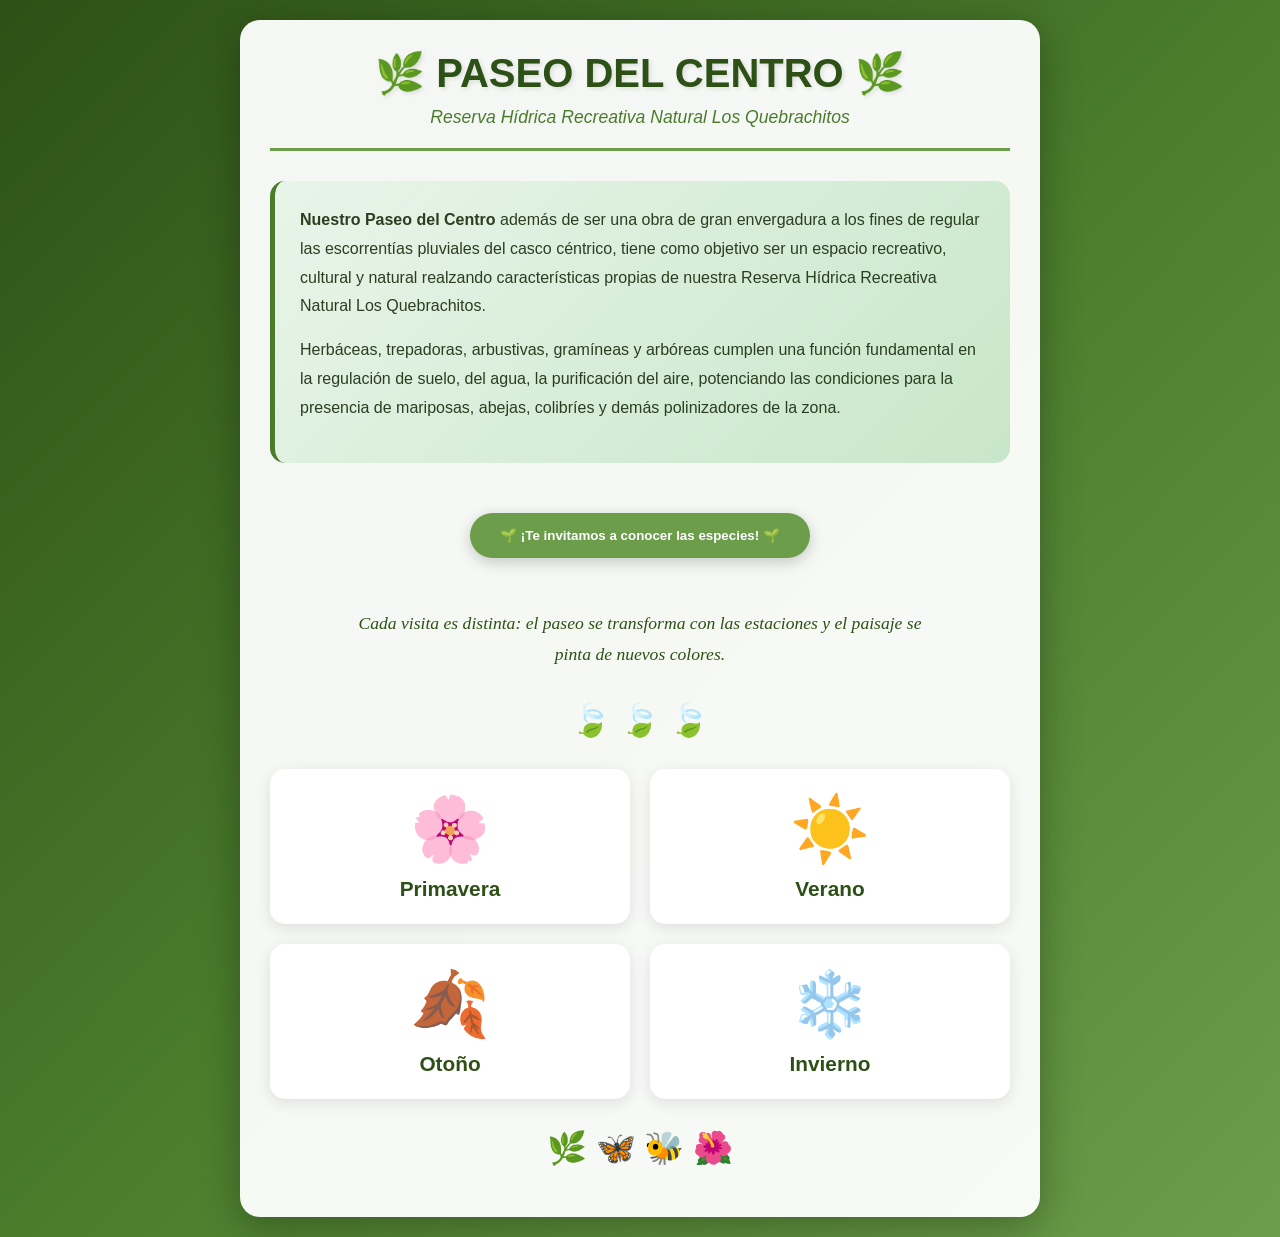
==== commit 41a5b2ca: "Update index.html" ====
--- a/index.html
+++ b/index.html
@@ -218,57 +218,6 @@
             font-size: 1em;
         }
 
-        .species-detail {
-            background: white;
-            border-radius: 15px;
-            padding: 30px;
-            margin-top: 20px;
-        }
-
-        .species-detail h2 {
-            color: #2d5016;
-            font-size: 2em;
-            margin-bottom: 10px;
-        }
-
-        .species-detail .scientific-name {
-            font-size: 1.2em;
-            margin-bottom: 20px;
-            display: block;
-        }
-
-        .species-detail .description {
-            line-height: 1.8;
-            margin-bottom: 20px;
-            text-align: justify;
-        }
-
-        .species-detail .info-box {
-            background: #f1f8e9;
-            border-left: 4px solid #6b9d4a;
-            padding: 15px;
-            margin: 15px 0;
-            border-radius: 8px;
-        }
-
-        .species-detail .info-box h4 {
-            color: #2d5016;
-            margin-bottom: 8px;
-            font-size: 1.1em;
-        }
-
-        .species-detail .info-box p {
-            line-height: 1.6;
-            margin: 0;
-        }
-
-        .reference {
-            font-size: 0.9em;
-            color: #666;
-            font-style: italic;
-            margin-top: 15px;
-        }
-
         @media (max-width: 600px) {
             .seasons-grid {
                 grid-template-columns: 1fr;
@@ -294,7 +243,7 @@
         <!-- Sección Principal -->
         <div id="main-section" class="section active">
             <div class="intro">
-                <p><strong>Nuestro Paseo del Centro</strong> además de ser una obra de gran envergadura a los fines de regular las escorrentías pluviales del casco céntrico, tiene como objetivo ser un espacio recreativo, cultural y natural realzando características propias de nuestra Reserva Hídrica Recreativa Natural Los Quebrachitos.</p>               
+                <p><strong>Nuestro Paseo del Centro</strong> además de ser una obra de gran envergadura a los fines de regular las escorrentías pluviales del casco céntrico, tiene como objetivo ser un espacio recreativo, cultural y natural realzando características propias de nuestra Reserva Hídrica Recreativa Natural Los Quebrachitos.</p>
                 
                 <p>Herbáceas, trepadoras, arbustivas, gramíneas y arbóreas cumplen una función fundamental en la regulación de suelo, del agua, la purificación del aire, potenciando las condiciones para la presencia de mariposas, abejas, colibríes y demás polinizadores de la zona.</p>
             </div>
@@ -303,10 +252,8 @@
                 <button onclick="showSpecies()" class="species-link" style="border: none; cursor: pointer;">🌱 ¡Te invitamos a conocer las especies! 🌱</button>
             </div>
 
-            <div class="leaf-decoration">🍃 🍃 🍃</div>
             <p style="text-align: center; color: #2d5016; margin: 30px auto; line-height: 1.8; font-size: 1.1em; max-width: 600px; font-family: 'Georgia', 'Garamond', serif; font-style: italic;">Cada visita es distinta: el paseo se transforma con las estaciones y el paisaje se pinta de nuevos colores.</p>
 
-            <h2 style="text-align: center; color: #2d5016; margin: 30px 0;">¿En qué estación estás?</h2>
             <div class="leaf-decoration">🍃 🍃 🍃</div>
 
             <div class="seasons-grid">
@@ -314,17 +261,14 @@
                     <span class="season-icon">🌸</span>
                     <div class="season-name">Primavera</div>
                 </div>
-
                 <div class="season-card" onclick="showSeason('verano')">
                     <span class="season-icon">☀️</span>
                     <div class="season-name">Verano</div>
                 </div>
-
                 <div class="season-card" onclick="showSeason('otono')">
                     <span class="season-icon">🍂</span>
                     <div class="season-name">Otoño</div>
                 </div>
-
                 <div class="season-card" onclick="showSeason('invierno')">
                     <span class="season-icon">❄️</span>
                     <div class="season-name">Invierno</div>
@@ -387,11 +331,11 @@
         <!-- Sección Especies -->
         <div id="especies-section" class="section">
             <button class="back-button" onclick="showMain()">← Volver</button>
-
+            
             <h2 style="text-align: center; color: #2d5016; margin-bottom: 30px; font-size: 2em;">🌿 Flora Nativa 🌿</h2>
-
+            
             <div class="species-grid">
-                <div class="species-card" onclick="showSpeciesDetail('blanquillo')">
+                <div class="species-card">
                     <div class="species-image" style="background-image: url('https://via.placeholder.com/300x200/4a7c2c/ffffff?text=Blanquillo')"></div>
                     <div class="species-info">
                         <h3>Blanquillo</h3>
@@ -399,7 +343,7 @@
                     </div>
                 </div>
 
-                <div class="species-card" onclick="showSpeciesDetail('chanar')">
+                <div class="species-card">
                     <div class="species-image" style="background-image: url('https://via.placeholder.com/300x200/5d8c3a/ffffff?text=Chañar')"></div>
                     <div class="species-info">
                         <h3>Chañar</h3>
@@ -407,7 +351,7 @@
                     </div>
                 </div>
 
-                <div class="species-card" onclick="showSpeciesDetail('cinacina')">
+                <div class="species-card">
                     <div class="species-image" style="background-image: url('https://via.placeholder.com/300x200/6b9d4a/ffffff?text=Cina+cina')"></div>
                     <div class="species-info">
                         <h3>Cina cina</h3>
@@ -415,7 +359,7 @@
                     </div>
                 </div>
 
-                <div class="species-card" onclick="showSpeciesDetail('croton')">
+                <div class="species-card">
                     <div class="species-image" style="background-image: url('https://via.placeholder.com/300x200/4a7c2c/ffffff?text=Croton')"></div>
                     <div class="species-info">
                         <h3>Croton</h3>
@@ -423,7 +367,7 @@
                     </div>
                 </div>
 
-                <div class="species-card" onclick="showSpeciesDetail('espinacolorada')">
+                <div class="species-card">
                     <div class="species-image" style="background-image: url('https://via.placeholder.com/300x200/5d8c3a/ffffff?text=Espina+Colorada')"></div>
                     <div class="species-info">
                         <h3>Espina Colorada</h3>
@@ -431,15 +375,15 @@
                     </div>
                 </div>
 
-                <div class="species-card" onclick="showSpeciesDetail('espinillo')">
+                <div class="species-card">
                     <div class="species-image" style="background-image: url('https://via.placeholder.com/300x200/6b9d4a/ffffff?text=Espinillo')"></div>
                     <div class="species-info">
                         <h3>Espinillo</h3>
-                        <p class="scientific-name">(Vachellia caven)</p>
-                    </div>
-                </div>
-
-                <div class="species-card" onclick="showSpeciesDetail('laganadeperro')">
+                        <p class="scientific-name">(Acacia caven)</p>
+                    </div>
+                </div>
+
+                <div class="species-card">
                     <div class="species-image" style="background-image: url('https://via.placeholder.com/300x200/4a7c2c/ffffff?text=Lagaña+de+perro')"></div>
                     <div class="species-info">
                         <h3>Lagaña de perro</h3>
@@ -447,7 +391,7 @@
                     </div>
                 </div>
 
-                <div class="species-card" onclick="showSpeciesDetail('malva')">
+                <div class="species-card">
                     <div class="species-image" style="background-image: url('https://via.placeholder.com/300x200/5d8c3a/ffffff?text=Malva')"></div>
                     <div class="species-info">
                         <h3>Malva</h3>
@@ -455,7 +399,7 @@
                     </div>
                 </div>
 
-                <div class="species-card" onclick="showSpeciesDetail('paloamarillo')">
+                <div class="species-card">
                     <div class="species-image" style="background-image: url('https://via.placeholder.com/300x200/6b9d4a/ffffff?text=Palo+Amarillo')"></div>
                     <div class="species-info">
                         <h3>Palo Amarillo</h3>
@@ -463,7 +407,7 @@
                     </div>
                 </div>
 
-                <div class="species-card" onclick="showSpeciesDetail('pasionaria')">
+                <div class="species-card">
                     <div class="species-image" style="background-image: url('https://via.placeholder.com/300x200/4a7c2c/ffffff?text=Pasionaria')"></div>
                     <div class="species-info">
                         <h3>Pasionaria</h3>
@@ -471,7 +415,7 @@
                     </div>
                 </div>
 
-                <div class="species-card" onclick="showSpeciesDetail('romerillo')">
+                <div class="species-card">
                     <div class="species-image" style="background-image: url('https://via.placeholder.com/300x200/5d8c3a/ffffff?text=Romerillo')"></div>
                     <div class="species-info">
                         <h3>Romerillo</h3>
@@ -479,7 +423,7 @@
                     </div>
                 </div>
 
-                <div class="species-card" onclick="showSpeciesDetail('sachahuasca')">
+                <div class="species-card">
                     <div class="species-image" style="background-image: url('https://via.placeholder.com/300x200/6b9d4a/ffffff?text=Sacha+Huasca')"></div>
                     <div class="species-info">
                         <h3>Sacha Huasca</h3>
@@ -487,7 +431,7 @@
                     </div>
                 </div>
 
-                <div class="species-card" onclick="showSpeciesDetail('sangredetoro')">
+                <div class="species-card">
                     <div class="species-image" style="background-image: url('https://via.placeholder.com/300x200/4a7c2c/ffffff?text=Sangre+de+toro')"></div>
                     <div class="species-info">
                         <h3>Sangre de toro</h3>
@@ -495,7 +439,7 @@
                     </div>
                 </div>
 
-                <div class="species-card" onclick="showSpeciesDetail('santalucia')">
+                <div class="species-card">
                     <div class="species-image" style="background-image: url('https://via.placeholder.com/300x200/5d8c3a/ffffff?text=Santa+Lucía')"></div>
                     <div class="species-info">
                         <h3>Santa Lucía</h3>
@@ -503,37 +447,21 @@
                     </div>
                 </div>
 
-                <div class="species-card" onclick="showSpeciesDetail('tala')">
-                    <div class="species-image" style="background-image: url('https://via.placeholder.com/300x200/6b9d4a/ffffff?text=Tala')"></div>
-                    <div class="species-info">
-                        <h3>Tala</h3>
-                        <p class="scientific-name">(Celtis tala)</p>
-                    </div>
-                </div>
-
-                <div class="species-card" onclick="showSpeciesDetail('tuminico')">
-                    <div class="species-image" style="background-image: url('https://via.placeholder.com/300x200/4a7c2c/ffffff?text=Tumiñico')"></div>
+                <div class="species-card">
+                    <div class="species-image" style="background-image: url('https://via.placeholder.com/300x200/6b9d4a/ffffff?text=Tumiñico')"></div>
                     <div class="species-info">
                         <h3>Tumiñico</h3>
                         <p class="scientific-name">(Lycium cestroides)</p>
                     </div>
                 </div>
 
-                <div class="species-card" onclick="showSpeciesDetail('verbenaroja')">
-                    <div class="species-image" style="background-image: url('https://via.placeholder.com/300x200/5d8c3a/ffffff?text=Verbena+roja')"></div>
-                    <div class="species-info">
-                        <h3>Verbena roja</h3>
+                <div class="species-card">
+                    <div class="species-image" style="background-image: url('https://via.placeholder.com/300x200/4a7c2c/ffffff?text=Verbena+roja')"></div>
+                    <div class="species-info">
+                        <h3>Verbena roja o Margarita punzó</h3>
                         <p class="scientific-name">(Glandularia peruviana)</p>
                     </div>
                 </div>
-            </div>
-        </div>
-
-        <!-- Sección Detalle de Especie -->
-        <div id="species-detail-section" class="section">
-            <button class="back-button" onclick="showSpecies()">← Volver a especies</button>
-            <div id="species-detail-content" class="species-detail">
-                <!-- El contenido se llenará dinámicamente con JavaScript -->
             </div>
         </div>
 
@@ -541,147 +469,48 @@
     </div>
 
     <script>
-        const speciesData = {
-            blanquillo: {
-                name: "Blanquillo",
-                scientificName: "Sebastiania commersoniana",
-                description: "También llamado Palo de leche o Guindillo. De sus heridas abiertas exuda un látex blanco, de consistencia lechosa, de dónde le viene su nombre vulgar. Crece a la vera de ríos y arroyos, y en las quebradas húmedas. La hoja del Guindillo es simple con borde ligeramente aserrado, en otoño y en invierno, las hojas se tiñen de mil tonos de rojos, naranjas y amarillos. Cada rama termina con una espina por punta. Las flores del Blanquillo están agrupadas en racimos, son amarillentas y diminutas. El Fruto es una cápsula globosa de color castaño a la madurez.",
-                pollination: "Es polinizada por insectos.",
-                flowering: "Florece en primavera y verano.",
-                medicinal: "Es utilizado como antiséptico de uso externo y para aliviar dolores."
-            },
-            chanar: {
-                name: "Chañar",
-                scientificName: "Geoffroea decorticans",
-                description: "Árbol pequeño a mediano, de 6 a 10 m de altura. La característica más distintiva es su corteza exfoliante, la cuál se va desprendiendo en láminas parduscas, que dejan a la vista la nueva corteza verde brillante y de tonos intermedios, entre naranjas y amarillos. Raíces gemíferas (generan brotes que permiten a la planta crear bosquecitos alrededor). Flores perfectas en racimos amarillas con estrías anaranjadas, vistosas y perfumadas. El fruto es una baya globosa lisa y brillante, anaranjado rojizo en la madurez y dulce. De fruto comestible, de los cuáles se extrae el famoso arrope.",
-                pollination: "Es polinizada por mariposas y en especial por abejas.",
-                flowering: "Florece en la primavera.",
-                medicinal: "Utilizado para afecciones respiratorias, para la tos y antiasmático."
-            },
-            cinacina: {
-                name: "Cina cina",
-                scientificName: "Parkinsonia aculeata",
-                description: "Árbol de hasta 8 m de altura, semicaducifolio, de fuste corto y copa aparasolada. Sus ramas algo zigzagueantes son verdes y se van agrietando mientras maduran, tienen tres espinas por nudo. Las flores son hermafroditas, de cinco pétalos, de los cuales cuatro son amarillos y uno, el superior, medio rojizo. El fruto es una legumbre, dura de hasta 10 cm de largo, algo curva, persiste bastante en la planta y se abre al madurar. Hay pocas semillas por frutos. Su chaucha y semillas son comestibles cuando están inmaduras. Es nativa del norte cordobés, no de nuestra ecorregión.",
-                pollination: "Es polinizada por abeja, moscas, avispas y mariposas.",
-                flowering: "Florece principalmente en primavera y verano.",
-                medicinal: "Tiene propiedades contra la tos y la fiebre.",
-                reference: "Agüero, E. (2025). Plantas medicinales silvestres del centro de Argentina: guía para su reconocimiento y uso terapéutico (2ª ed.). Ecoval Ediciones"
-            },
-            croton: {
-                name: "Croton",
-                scientificName: "Croton subpannosus",
-                description: "Subarbusto de hasta 1,5m de altura, predominante en el sotobosque serrano. Densamente pubescente (peludo). Las flores son blanquecinas y están dispuestas en racimos. El fruto es una cápsula. Las hojas viejas toman una coloración anaranjada y persisten un tiempo en la planta.",
-                pollination: "Es polinizada por principalmente mariposas y abejas.",
-                flowering: "Florece desde octubre hasta mayo.",
-                medicinal: "Es utilizada para afecciones respiratorias y como purgante.",
-                reference: "Agüero, E. (2025). Plantas medicinales silvestres del centro de Argentina: guía para su reconocimiento y uso terapéutico (2ª ed.). Ecoval Ediciones"
-            },
-            espinacolorada: {
-                name: "Espina Colorada",
-                scientificName: "Solanum sisymbriifolium",
-                description: "Hierba perenne de hasta 1 m de altura de tallo leñoso con ramas cubierta de pelos, caracterizada por poseer espinas punzantes, pardas claras, recubriendo tallo, ramas y hojas. Flores azuladas a blancas con centro amarillo. El fruto es una baya globosa roja carnosa. Los frutos maduros son comestibles.",
-                pollination: "Polinizada por abejas y abejorros.",
-                flowering: "Florece de septiembre hasta diciembre.",
-                medicinal: "La raíz es utilizada contra inflamaciones hepáticas y de riñones. Externamente como antiinflamatorio y analgésico."
-            },
-            espinillo: {
-                name: "Espinillo",
-                scientificName: "Vachellia caven",
-                description: "Arbusto o árbol espinoso de hasta 6 m de altura y 20-40 cm de ancho de tronco. La copa es más o menos hemisférica. Fruto en forma de vaina de 4-10cm de largo de sección cilíndrica con el extremo punzante. Flores amarillo anaranjadas muy pequeñas y perfumadas. Especie pionera, colonizadora de suelos deteriorados, es muy buena como recuperadora de la tierra.",
-                pollination: "Es polinizado por abejas nativas, moscas y otros insectos. Hospedera de mariposa danzarina chica y frotadora menor sangrante.",
-                flowering: "Florece de agosto a septiembre. Puede tener segundas floraciones tardías (diciembre a enero).",
-                medicinal: "Poder antiséptico. Utilizado para afecciones de garganta y boca. También para problemas respiratorios.",
-                reference: "Agüero, E. (2025). Plantas medicinales silvestres del centro de Argentina: guía para su reconocimiento y uso terapéutico (2ª ed.). Ecoval Ediciones"
-            },
-            laganadeperro: {
-                name: "Lagaña de perro",
-                scientificName: "Erythrostemon gilliesii",
-                description: "Arbusto de hasta 2 m de alto perenne con hojas bipinnadas. Las flores se encuentran en racimos, cada flor con cinco pétalos amarillos con 10 estambres rojos largos y llamativos. Las vainas están densamente cubiertas de pelos glandulares cortos y rojos.",
-                pollination: "Es polinizada por mariposas nocturnas por sus singulares flores amarillas con largos estambres. Otros insectos buscan su néctar, pero no las polinizan.",
-                flowering: "Florece de noviembre hasta febrero.",
-                medicinal: "Para tratar fiebres, heridas y tos."
-            },
-            malva: {
-                name: "Malva",
-                scientificName: "Abutilon grandifolium",
-                description: "Esta especie tiene valor ornamental, con flores que permanecen varios días abiertas. Sus hojas acorazonadas de gran tamaño están cubiertas de tricomas o pelos que le confieren gran suavidad al tacto.",
-                pollination: "Atrae a pequeños escarabajos para su polinización y sus flores son visitadas por mariposas. La especie es hospedera de la mariposa 'Festoneada menor'.",
-                flowering: "Florece de primavera a otoño.",
-                medicinal: "Es utilizada para problemas respiratorios y digestivos."
-            },
-            paloamarillo: {
-                name: "Palo Amarillo",
-                scientificName: "Aloysia gratissima",
-                description: "Arbusto aromático de 1-3 m de altura. Las flores son blancas y se disponen en espigas multiflorales. Sus hojas pueden variar de tamaño y forma, según las condiciones y etapa de crecimiento. Frecuente en las serranías cordobesas.",
-                pollination: "Sus flores muy perfumadas son polinizadas por pequeñas mariposas nocturnas y por la mariposa cuatro ojos (Junonia genoveva). También por avispas, abejas y moscas.",
-                flowering: "Florece de septiembre a marzo.",
-                medicinal: "Se destaca por sus propiedades digestivas y regulador de presión arterial.",
-                reference: "Agüero, E. (2025). Plantas medicinales silvestres del centro de Argentina: guía para su reconocimiento y uso terapéutico (2ª ed.). Ecoval Ediciones"
-            },
-            pasionaria: {
-                name: "Pasionaria",
-                scientificName: "Passiflora caerulea",
-                description: "Enredadera perenne, arbustiva, trepadora de hasta 10m de largo. Sus flores son solitarias y en la corona posee filamentos que son azul en el extremo y la base, y blancas en el centro. El fruto es una baya anaranjada comestible. Prefiere sitios más bien húmedos en bosques o zonas urbanas.",
-                pollination: "Es polinizada por abejorros, abejas y mariposas. La mariposa espejito usa a la planta para poner sus larvas (hospedera).",
-                flowering: "Florece de septiembre a junio.",
-                medicinal: "Aplaca estados de ansiedad e insomnio.",
-                reference: "Agüero, E. (2025). Plantas medicinales silvestres del centro de Argentina: guía para su reconocimiento y uso terapéutico (2ª ed.). Ecoval Ediciones"
-            },
-            romerillo: {
-                name: "Romerillo",
-                scientificName: "Baccharis aliena",
-                description: "Su nombre común es Romerillo ya que presenta un aspecto similar al popular Romero. Es una planta dioica, es decir, hay plantas femeninas y plantas masculinas. Arbustos de 1 a 5 m de altura muy ramificado. Hojas lineares, agudas en el ápice, enteras en el margen, uninervias. Produce abundante floración de color amarillo. Es una especie a tener en cuenta como restauradora de suelos.",
-                pollination: "Es polinizada por abejas, moscas y avispas.",
-                flowering: "Florece entre septiembre y marzo.",
-                medicinal: "Se le atribuyen propiedades medicinales, antialérgicas y antigripales."
-            },
-            sachahuasca: {
-                name: "Sacha Huasca",
-                scientificName: "Dolichandra cynanchoides",
-                description: "Enredadera que crece apoyada sobre árboles de porte mediano y grande del Bosque Serrano. Perenne de tronco grueso y corteza rugosa. Flores solitarias tubulares bilabiadas, levemente curvas de color rojo intenso. El fruto es una cápsula negro-rojiza, lisa alargada.",
-                pollination: "Es polinizada por picaflores, en especial por el picaflor verde común y el picaflor de barbijo. También por la mariposa limonera grande (Heraclides thoas).",
-                flowering: "Florece de octubre hasta abril.",
-                medicinal: "Se utiliza principalmente como tónico y para tratar variedad de dolencias, incluyendo problemas digestivos, dolores musculares y como afrodisíaco."
-            },
-            sangredetoro: {
-                name: "Sangre de toro",
-                scientificName: "Rivina humilis",
-                description: "Planta comúnmente herbácea, con hojas alternas, simples. Las flores son pequeñas, perfectas y se disponen en racimos o espigas. El fruto es variable pero frecuentemente es una baya globosa de color rojo intenso. Planta muy ramificada, típica del sotobosque, requiere sombra para su desarrollo. Las flores son blancas o rosadas y se disponen en racimos largos.",
-                pollination: "Es polinizada por pequeños insectos como abejas y mariposas.",
-                flowering: "Florece de octubre a mayo.",
-                medicinal: "Se utiliza en el tratamiento de resfriados y diarrea."
-            },
-            santalucia: {
-                name: "Santa Lucía",
-                scientificName: "Commelina erecta",
-                description: "Hierba perenne de hasta 50cm de altura. Hojas simples, alternas y ovaladas. Posee flores perfectas azules muy vistosas, con centro amarillo, abren por la mañana y viven sólo unas pocas horas. El fruto es una cápsula. En Córdoba crece a la sombra húmeda del bosque serrano y espinal.",
-                pollination: "Es polinizada por abejas.",
-                flowering: "Florece desde noviembre hasta abril.",
-                medicinal: "Colirio por excelencia. Descongestivo ocular.",
-                reference: "Agüero, E. (2025). Plantas medicinales silvestres del centro de Argentina: guía para su reconocimiento y uso terapéutico (2ª ed.). Ecoval Ediciones"
-            },
-            tala: {
-                name: "Tala",
-                scientificName: "Celtis tala",
-                description: "Planta arbórea o arbustiva dotado de fuertes espinas (aunque no son de gran tamaño). Es uno de los protagonistas principales de los espinales. De follaje caduco, porte irregular y ramas zigzagueantes, alcanza entre 4 y 12 metros de altura. Su rusticidad lo convierte en una especie extraordinariamente resistente. Las flores son de color verde amarillento y son bastante pequeñas. Las hojas son ovaladas con punta aguda con pocos dientes sobre el margen; los frutos dulces y comestibles son consumidos por aves que dispersan las semillas.",
-                pollination: "Es polinizada por insectos. Hospedero de las mariposas 'Frotadora-oscura común' (Calycopis caulonia), y 'Bellísima común' (Hypanartia bella).",
-                flowering: "Florece en primavera y fructifica de primavera a otoño.",
-                medicinal: "Afecciones respiratorias y digestivas."
-            },
-            tuminico: {
-                name: "Tumiñico",
-                scientificName: "Lycium cestroides",
-                description: "Arbusto o arbolito de hasta 5 m de altura. De ramas delgadas y hojas alternas. Las flores son tubulares, de color violeta intenso y rara vez solitarias. El fruto es una baya globosa de color rojizo-violeta oscuro a la madurez.",
-                pollination: "Es polinizada por picaflores, de allí su nombre vulgar 'rundún' que significa picaflor en quechua.",
-                flowering: "Florece de septiembre a mayo.",
-                medicinal: "Se utiliza para tratar el malestar estomacal y como cataplasmas para heridas."
-            },
-            verbenaroja: {
-                name: "Verbena roja o Margarita punzó",
-                scientificName: "Glandularia peruviana",
-                description: "Planta perenne, su parte aérea muere en invierno. Rastrera, de hojas opuestas. Flores rojas escarlatas, salen en grupitos. Se encuentra en zonas abiertas y soleadas, frecuentemente sobre bordes de caminos.",
-                pollination: "Es polinizada por la mariposa claudina (Tegosa claudina) y otros insectos (entomófila).",
-                flowering: "Florece en primavera y verano.",
-                medicinal: "Propiedades refrescantes y digestivas.",
-                reference: "Agüero, E. (2025). Plantas medicinales silvestres del centro de Argentina: guía para su reconocimiento y uso terapéutico (2ª ed.). Ecoval Ediciones"
-            }
+        function showSeason(season) {
+            // Ocultar sección principal
+            document.getElementById('main-section').classList.remove('active');
+            
+            // Ocultar todas las secciones de estaciones
+            document.getElementById('primavera-section').classList.remove('active');
+            document.getElementById('verano-section').classList.remove('active');
+            document.getElementById('otono-section').classList.remove('active');
+            document.getElementById('invierno-section').classList.remove('active');
+            
+            // Mostrar la estación seleccionada
+            document.getElementById(season + '-section').classList.add('active');
+            
+            // Scroll al inicio
+            window.scrollTo({ top: 0, behavior: 'smooth' });
+        }
+
+        function showMain() {
+            // Ocultar todas las secciones de estaciones
+            document.getElementById('primavera-section').classList.remove('active');
+            document.getElementById('verano-section').classList.remove('active');
+            document.getElementById('otono-section').classList.remove('active');
+            document.getElementById('invierno-section').classList.remove('active');
+            document.getElementById('especies-section').classList.remove('active');
+            
+            // Mostrar sección principal
+            document.getElementById('main-section').classList.add('active');
+            
+            // Scroll al inicio
+            window.scrollTo({ top: 0, behavior: 'smooth' });
+        }
+
+        function showSpecies() {
+            // Ocultar sección principal
+            document.getElementById('main-section').classList.remove('active');
+            
+            // Mostrar sección de especies
+            document.getElementById('especies-section').classList.add('active');
+            
+            // Scroll al inicio
+            window.scrollTo({ top: 0, behavior: 'smooth' });
+        }
+    </script>
+</body>
+</html>
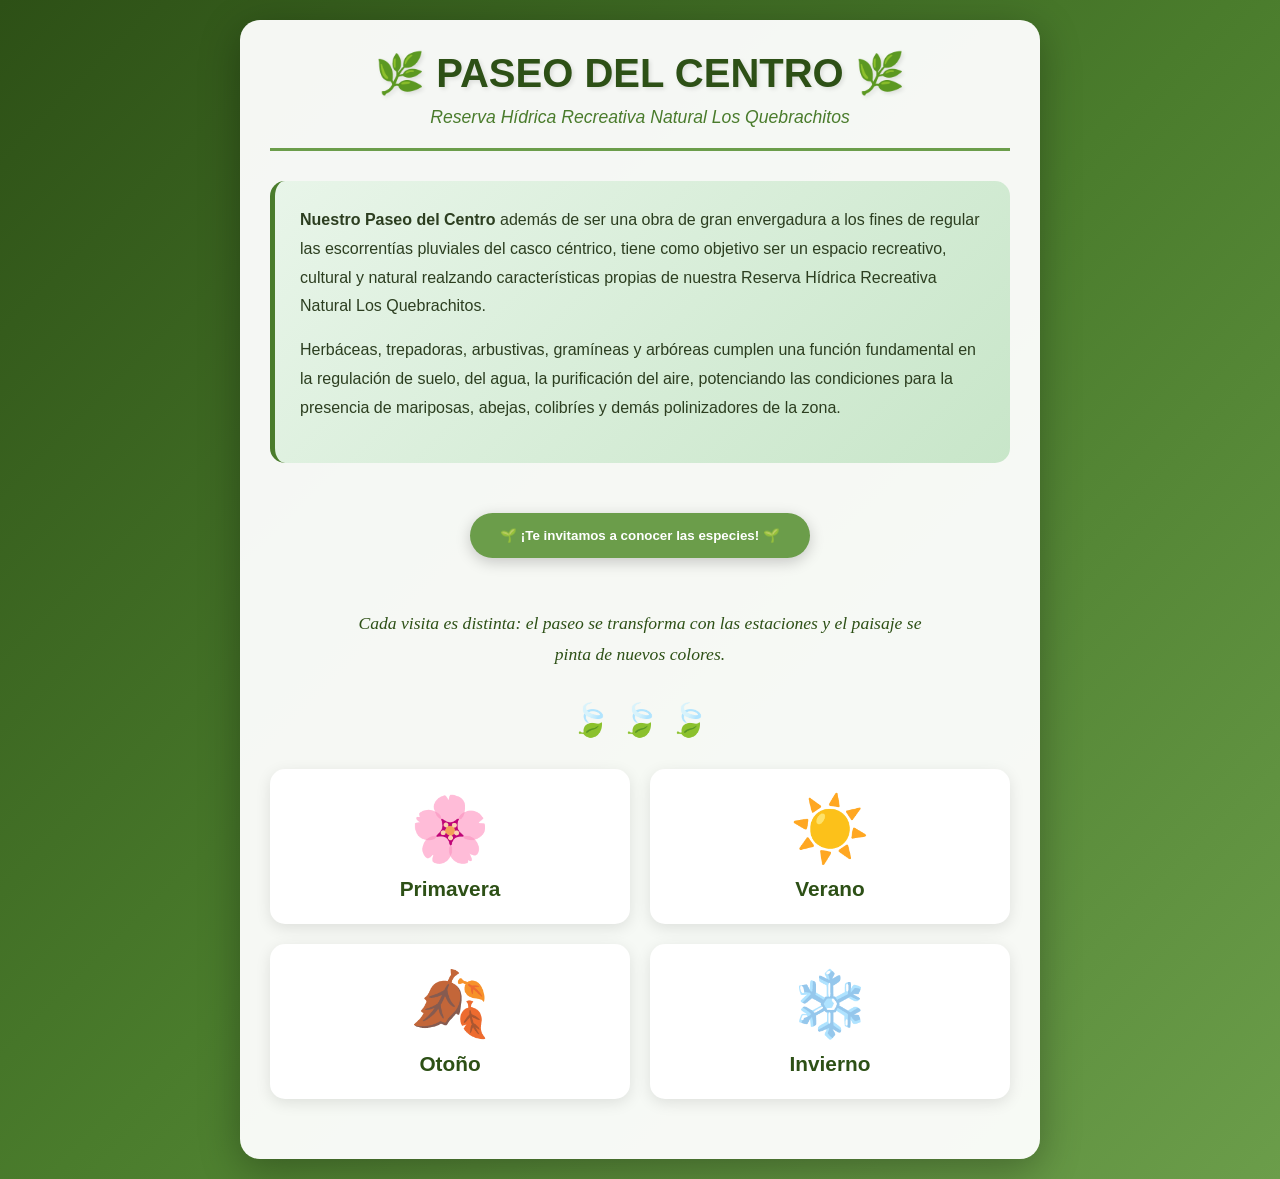
==== commit d20a082d: "Add files via upload" ====
--- a/index.html
+++ b/index.html
@@ -2,515 +2,32 @@
 <html lang="es">
 <head>
     <meta charset="UTF-8">
+    <title>Paseo del Centro - Reserva Los Quebrachitos</title>
     <meta name="viewport" content="width=device-width, initial-scale=1.0">
-    <title>Paseo del Centro - Reserva Los Quebrachitos</title>
-    <style>
-        * {
-            margin: 0;
-            padding: 0;
-            box-sizing: border-box;
-        }
 
-        body {
-            font-family: 'Segoe UI', Tahoma, Geneva, Verdana, sans-serif;
-            background: linear-gradient(135deg, #2d5016 0%, #4a7c2c 50%, #6b9d4a 100%);
-            color: #2c3e20;
-            min-height: 100vh;
-            padding: 20px;
-        }
-
-        .container {
-            max-width: 800px;
-            margin: 0 auto;
-            background: rgba(255, 255, 255, 0.95);
-            border-radius: 20px;
-            padding: 30px;
-            box-shadow: 0 10px 40px rgba(0, 0, 0, 0.3);
-        }
-
-        header {
-            text-align: center;
-            margin-bottom: 30px;
-            padding-bottom: 20px;
-            border-bottom: 3px solid #6b9d4a;
-        }
-
-        h1 {
-            color: #2d5016;
-            font-size: 2.5em;
-            margin-bottom: 10px;
-            text-shadow: 2px 2px 4px rgba(0,0,0,0.1);
-        }
-
-        .subtitle {
-            color: #4a7c2c;
-            font-size: 1.1em;
-            font-style: italic;
-        }
-
-        .intro {
-            background: linear-gradient(135deg, #e8f5e9 0%, #c8e6c9 100%);
-            padding: 25px;
-            border-radius: 15px;
-            margin-bottom: 30px;
-            border-left: 5px solid #4a7c2c;
-            line-height: 1.8;
-        }
-
-        .intro p {
-            margin-bottom: 15px;
-        }
-
-        .section {
-            display: none;
-            animation: fadeIn 0.5s ease-in;
-        }
-
-        .section.active {
-            display: block;
-        }
-
-        @keyframes fadeIn {
-            from { opacity: 0; transform: translateY(20px); }
-            to { opacity: 1; transform: translateY(0); }
-        }
-
-        .seasons-grid {
-            display: grid;
-            grid-template-columns: repeat(2, 1fr);
-            gap: 20px;
-            margin: 30px 0;
-        }
-
-        .season-card {
-            background: white;
-            border-radius: 15px;
-            padding: 20px;
-            text-align: center;
-            cursor: pointer;
-            transition: all 0.3s ease;
-            border: 3px solid transparent;
-            box-shadow: 0 4px 15px rgba(0,0,0,0.1);
-        }
-
-        .season-card:hover {
-            transform: translateY(-5px);
-            border-color: #6b9d4a;
-            box-shadow: 0 8px 25px rgba(0,0,0,0.2);
-        }
-
-        .season-icon {
-            font-size: 4em;
-            margin-bottom: 10px;
-            display: block;
-        }
-
-        .season-name {
-            font-size: 1.3em;
-            font-weight: bold;
-            color: #2d5016;
-        }
-
-        .back-button {
-            background: #4a7c2c;
-            color: white;
-            border: none;
-            padding: 12px 30px;
-            border-radius: 25px;
-            cursor: pointer;
-            font-size: 1em;
-            margin-bottom: 20px;
-            transition: all 0.3s ease;
-        }
-
-        .back-button:hover {
-            background: #2d5016;
-            transform: scale(1.05);
-        }
-
-        .species-link {
-            display: inline-block;
-            background: #6b9d4a;
-            color: white;
-            padding: 15px 30px;
-            border-radius: 30px;
-            text-decoration: none;
-            margin: 20px 0;
-            font-weight: bold;
-            transition: all 0.3s ease;
-            box-shadow: 0 4px 15px rgba(0,0,0,0.2);
-        }
-
-        .species-link:hover {
-            background: #4a7c2c;
-            transform: translateY(-3px);
-            box-shadow: 0 6px 20px rgba(0,0,0,0.3);
-        }
-
-        .season-content {
-            background: linear-gradient(135deg, #fff9e6 0%, #ffe6cc 100%);
-            padding: 25px;
-            border-radius: 15px;
-            margin-top: 20px;
-            border-left: 5px solid #ff9800;
-        }
-
-        .season-content h2 {
-            color: #e65100;
-            margin-bottom: 15px;
-        }
-
-        .season-content p {
-            line-height: 1.8;
-            color: #5d4037;
-        }
-
-        .leaf-decoration {
-            text-align: center;
-            font-size: 2em;
-            color: #6b9d4a;
-            margin: 20px 0;
-        }
-
-        .species-grid {
-            display: grid;
-            grid-template-columns: repeat(auto-fit, minmax(280px, 1fr));
-            gap: 25px;
-            margin-top: 20px;
-        }
-
-        .species-card {
-            background: white;
-            border-radius: 15px;
-            overflow: hidden;
-            box-shadow: 0 4px 15px rgba(0,0,0,0.1);
-            transition: all 0.3s ease;
-            cursor: pointer;
-        }
-
-        .species-card:hover {
-            transform: translateY(-8px);
-            box-shadow: 0 8px 25px rgba(0,0,0,0.2);
-        }
-
-        .species-image {
-            width: 100%;
-            height: 200px;
-            background-size: cover;
-            background-position: center;
-            position: relative;
-        }
-
-        .species-info {
-            padding: 20px;
-            text-align: center;
-        }
-
-        .species-info h3 {
-            color: #2d5016;
-            font-size: 1.3em;
-            margin-bottom: 8px;
-        }
-
-        .scientific-name {
-            font-style: italic;
-            color: #5d8c3a;
-            font-size: 1em;
-        }
-
-        @media (max-width: 600px) {
-            .seasons-grid {
-                grid-template-columns: 1fr;
-            }
-
-            h1 {
-                font-size: 2em;
-            }
-
-            .container {
-                padding: 20px;
-            }
-        }
-    </style>
+    <link rel="stylesheet" href="css/styles.css">
 </head>
 <body>
-    <div class="container">
-        <header>
-            <h1>🌿 PASEO DEL CENTRO 🌿</h1>
-            <div class="subtitle">Reserva Hídrica Recreativa Natural Los Quebrachitos</div>
-        </header>
 
-        <!-- Sección Principal -->
-        <div id="main-section" class="section active">
-            <div class="intro">
-                <p><strong>Nuestro Paseo del Centro</strong> además de ser una obra de gran envergadura a los fines de regular las escorrentías pluviales del casco céntrico, tiene como objetivo ser un espacio recreativo, cultural y natural realzando características propias de nuestra Reserva Hídrica Recreativa Natural Los Quebrachitos.</p>
-                
-                <p>Herbáceas, trepadoras, arbustivas, gramíneas y arbóreas cumplen una función fundamental en la regulación de suelo, del agua, la purificación del aire, potenciando las condiciones para la presencia de mariposas, abejas, colibríes y demás polinizadores de la zona.</p>
-            </div>
+<div class="container">
 
-            <div style="text-align: center;">
-                <button onclick="showSpecies()" class="species-link" style="border: none; cursor: pointer;">🌱 ¡Te invitamos a conocer las especies! 🌱</button>
-            </div>
+    <!-- HEADER -->
+    <header>
+        <h1>🌿 PASEO DEL CENTRO 🌿</h1>
+        <div class="subtitle">Reserva Hídrica Recreativa Natural Los Quebrachitos</div>
+    </header>
 
-            <p style="text-align: center; color: #2d5016; margin: 30px auto; line-height: 1.8; font-size: 1.1em; max-width: 600px; font-family: 'Georgia', 'Garamond', serif; font-style: italic;">Cada visita es distinta: el paseo se transforma con las estaciones y el paisaje se pinta de nuevos colores.</p>
+    <!-- SECCIONES -->
+    <div id="main-section" class="section active"></div>
+    <div id="estaciones-section" class="section"></div>
+    <div id="especies-section" class="section"></div>
 
-            <div class="leaf-decoration">🍃 🍃 🍃</div>
+    <!-- DETALLES -->
+    <div id="species-details-container"></div>
 
-            <div class="seasons-grid">
-                <div class="season-card" onclick="showSeason('primavera')">
-                    <span class="season-icon">🌸</span>
-                    <div class="season-name">Primavera</div>
-                </div>
-                <div class="season-card" onclick="showSeason('verano')">
-                    <span class="season-icon">☀️</span>
-                    <div class="season-name">Verano</div>
-                </div>
-                <div class="season-card" onclick="showSeason('otono')">
-                    <span class="season-icon">🍂</span>
-                    <div class="season-name">Otoño</div>
-                </div>
-                <div class="season-card" onclick="showSeason('invierno')">
-                    <span class="season-icon">❄️</span>
-                    <div class="season-name">Invierno</div>
-                </div>
-            </div>
-        </div>
+</div>
 
-        <!-- Sección Primavera -->
-        <div id="primavera-section" class="section">
-            <button class="back-button" onclick="showMain()">← Volver</button>
-            <div class="season-content">
-                <h2 style="text-align: center;">🌸 PRIMAVERA 🌸</h2>
-                <h3 style="color: #2d5016; margin-top: 15px;">El paseo despierta.</h3>
-                <p><strong>En primavera, el paseo se llena de color, aromas y movimiento.</strong></p>
-                <p>Podés ver al Espinillo y al Chañar cubiertos de flores amarillas, tiñendo el paisaje de tonos dorados y atrayendo abejas, mariposas y otros polinizadores. El Palo amarillo, el Romerillo, la Pasionaria y el Tumiñico comienzan a intensifican su floración.</p>
-                <p>Las flores azules de Santa Lucía y los tonos rojizos de la Verbena roja y la Espina colorada aportan contrastes llamativos. Es una época ideal para observar mariposas, abejorros y picaflores, que encuentran néctar en abundancia.</p>
-                <p><strong>👉 Es tiempo de reproducción, polinización y crecimiento.</strong></p>
-            </div>
-        </div>
+<script src="js/app.js"></script>
 
-        <!-- Sección Verano -->
-        <div id="verano-section" class="section">
-            <button class="back-button" onclick="showMain()">← Volver</button>
-            <div class="season-content" style="background: linear-gradient(135deg, #fff3e0 0%, #ffccbc 100%); border-left-color: #ff5722;">
-                <h2 style="color: #bf360c; text-align: center;">☀️ VERANO ☀️</h2>
-                <h3 style="color: #bf360c; margin-top: 15px;">Colores intensos y vida en abundancia.</h3>
-                <p><strong>Durante el verano, el paseo alcanza su máxima expresión.</strong></p>
-                <p>Muchas especies florecen al mismo tiempo, como el Palo amarillo, Romerillo, Croton, Malva, Cina cina, Sacha Huasca y la llamativa Lagaña de perro, con sus largos estambres rojos.</p>
-                <p>Las enredaderas cubren troncos y cercos, el sotobosque se vuelve más denso y aparecen frutos de colores vivos, como los de la Sangre de toro y la Espina colorada también encontraremos los frutos de Chañar. Es un momento ideal para observar insectos, picaflores y mariposas en plena actividad.</p>
-                <p><strong>👉 El paisaje es verde, denso y brillante, lleno de insectos, aves y sonidos.</strong></p>
-            </div>
-        </div>
-
-        <!-- Sección Otoño -->
-        <div id="otono-section" class="section">
-            <button class="back-button" onclick="showMain()">← Volver</button>
-            <div class="season-content" style="background: linear-gradient(135deg, #fff8e1 0%, #ffecb3 100%); border-left-color: #ff6f00;">
-                <h2 style="color: #e65100; text-align: center;">🍂 OTOÑO 🍂</h2>
-                <h3 style="color: #e65100; margin-top: 15px;">Frutos, semillas y cambios de color.</h3>
-                <p><strong>En otoño, el ritmo del paseo comienza a desacelerarse.</strong></p>
-                <p>Muchas plantas dejan de florecer y concentran su energía en la maduración de frutos y semillas. Aún pueden verse flores tardías del Tumiñico, la Pasionaria y la Sangre de toro.</p>
-                <p>El Blanquillo se vuelve protagonista: sus hojas se tiñen de rojos, naranjas y amarillos, regalando uno de los paisajes más coloridos del paseo. Algunas herbáceas empiezan a secarse en superficie, preparando su descanso invernal.</p>
-                <p><strong>👉 Es una estación de transición, donde el paseo se transforma y se prepara para el frío.</strong></p>
-            </div>
-        </div>
-
-        <!-- Sección Invierno -->
-        <div id="invierno-section" class="section">
-            <button class="back-button" onclick="showMain()">← Volver</button>
-            <div class="season-content" style="background: linear-gradient(135deg, #e3f2fd 0%, #bbdefb 100%); border-left-color: #1976d2;">
-                <h2 style="color: #0d47a1; text-align: center;">❄️ INVIERNO ❄️</h2>
-                <h3 style="color: #0d47a1; margin-top: 15px;">Descanso y resistencia.</h3>
-                <p><strong>En invierno, el paseo parece más silencioso y sereno.</strong></p>
-                <p>Muchas plantas entran en reposo y algunas desaparecen temporalmente de la superficie, aunque continúan vivas bajo tierra. La atención se dirige a las formas: troncos, ramas, espinas y cortezas.</p>
-                <p>La corteza del Chañar, las espinas del Espinillo y la estructura del Romerillo revelan adaptaciones al clima serrano. Aunque haya menos flores, el paseo sigue cumpliendo su función, protegiendo el suelo y ofreciendo refugio a la fauna.</p>
-                <p><strong>👉 El invierno es una etapa clave de descanso, necesaria para que el ciclo vuelva a comenzar.</strong></p>
-            </div>
-        </div>
-
-        <!-- Sección Especies -->
-        <div id="especies-section" class="section">
-            <button class="back-button" onclick="showMain()">← Volver</button>
-            
-            <h2 style="text-align: center; color: #2d5016; margin-bottom: 30px; font-size: 2em;">🌿 Flora Nativa 🌿</h2>
-            
-            <div class="species-grid">
-                <div class="species-card">
-                    <div class="species-image" style="background-image: url('https://via.placeholder.com/300x200/4a7c2c/ffffff?text=Blanquillo')"></div>
-                    <div class="species-info">
-                        <h3>Blanquillo</h3>
-                        <p class="scientific-name">(Sebastiania commersoniana)</p>
-                    </div>
-                </div>
-
-                <div class="species-card">
-                    <div class="species-image" style="background-image: url('https://via.placeholder.com/300x200/5d8c3a/ffffff?text=Chañar')"></div>
-                    <div class="species-info">
-                        <h3>Chañar</h3>
-                        <p class="scientific-name">(Geoffroea decorticans)</p>
-                    </div>
-                </div>
-
-                <div class="species-card">
-                    <div class="species-image" style="background-image: url('https://via.placeholder.com/300x200/6b9d4a/ffffff?text=Cina+cina')"></div>
-                    <div class="species-info">
-                        <h3>Cina cina</h3>
-                        <p class="scientific-name">(Parkinsonia aculeata)</p>
-                    </div>
-                </div>
-
-                <div class="species-card">
-                    <div class="species-image" style="background-image: url('https://via.placeholder.com/300x200/4a7c2c/ffffff?text=Croton')"></div>
-                    <div class="species-info">
-                        <h3>Croton</h3>
-                        <p class="scientific-name">(Croton subpannosus)</p>
-                    </div>
-                </div>
-
-                <div class="species-card">
-                    <div class="species-image" style="background-image: url('https://via.placeholder.com/300x200/5d8c3a/ffffff?text=Espina+Colorada')"></div>
-                    <div class="species-info">
-                        <h3>Espina Colorada</h3>
-                        <p class="scientific-name">(Solanum sisymbriifolium)</p>
-                    </div>
-                </div>
-
-                <div class="species-card">
-                    <div class="species-image" style="background-image: url('https://via.placeholder.com/300x200/6b9d4a/ffffff?text=Espinillo')"></div>
-                    <div class="species-info">
-                        <h3>Espinillo</h3>
-                        <p class="scientific-name">(Acacia caven)</p>
-                    </div>
-                </div>
-
-                <div class="species-card">
-                    <div class="species-image" style="background-image: url('https://via.placeholder.com/300x200/4a7c2c/ffffff?text=Lagaña+de+perro')"></div>
-                    <div class="species-info">
-                        <h3>Lagaña de perro</h3>
-                        <p class="scientific-name">(Erythrostemon gilliesii)</p>
-                    </div>
-                </div>
-
-                <div class="species-card">
-                    <div class="species-image" style="background-image: url('https://via.placeholder.com/300x200/5d8c3a/ffffff?text=Malva')"></div>
-                    <div class="species-info">
-                        <h3>Malva</h3>
-                        <p class="scientific-name">(Abutilon grandifolium)</p>
-                    </div>
-                </div>
-
-                <div class="species-card">
-                    <div class="species-image" style="background-image: url('https://via.placeholder.com/300x200/6b9d4a/ffffff?text=Palo+Amarillo')"></div>
-                    <div class="species-info">
-                        <h3>Palo Amarillo</h3>
-                        <p class="scientific-name">(Aloysia gratissima)</p>
-                    </div>
-                </div>
-
-                <div class="species-card">
-                    <div class="species-image" style="background-image: url('https://via.placeholder.com/300x200/4a7c2c/ffffff?text=Pasionaria')"></div>
-                    <div class="species-info">
-                        <h3>Pasionaria</h3>
-                        <p class="scientific-name">(Passiflora caerulea)</p>
-                    </div>
-                </div>
-
-                <div class="species-card">
-                    <div class="species-image" style="background-image: url('https://via.placeholder.com/300x200/5d8c3a/ffffff?text=Romerillo')"></div>
-                    <div class="species-info">
-                        <h3>Romerillo</h3>
-                        <p class="scientific-name">(Baccharis aliena)</p>
-                    </div>
-                </div>
-
-                <div class="species-card">
-                    <div class="species-image" style="background-image: url('https://via.placeholder.com/300x200/6b9d4a/ffffff?text=Sacha+Huasca')"></div>
-                    <div class="species-info">
-                        <h3>Sacha Huasca</h3>
-                        <p class="scientific-name">(Dolichandra cynanchoides)</p>
-                    </div>
-                </div>
-
-                <div class="species-card">
-                    <div class="species-image" style="background-image: url('https://via.placeholder.com/300x200/4a7c2c/ffffff?text=Sangre+de+toro')"></div>
-                    <div class="species-info">
-                        <h3>Sangre de toro</h3>
-                        <p class="scientific-name">(Rivina humilis)</p>
-                    </div>
-                </div>
-
-                <div class="species-card">
-                    <div class="species-image" style="background-image: url('https://via.placeholder.com/300x200/5d8c3a/ffffff?text=Santa+Lucía')"></div>
-                    <div class="species-info">
-                        <h3>Santa Lucía</h3>
-                        <p class="scientific-name">(Commelina erecta)</p>
-                    </div>
-                </div>
-
-                <div class="species-card">
-                    <div class="species-image" style="background-image: url('https://via.placeholder.com/300x200/6b9d4a/ffffff?text=Tumiñico')"></div>
-                    <div class="species-info">
-                        <h3>Tumiñico</h3>
-                        <p class="scientific-name">(Lycium cestroides)</p>
-                    </div>
-                </div>
-
-                <div class="species-card">
-                    <div class="species-image" style="background-image: url('https://via.placeholder.com/300x200/4a7c2c/ffffff?text=Verbena+roja')"></div>
-                    <div class="species-info">
-                        <h3>Verbena roja o Margarita punzó</h3>
-                        <p class="scientific-name">(Glandularia peruviana)</p>
-                    </div>
-                </div>
-            </div>
-        </div>
-
-        <div class="leaf-decoration">🌿 🦋 🐝 🌺</div>
-    </div>
-
-    <script>
-        function showSeason(season) {
-            // Ocultar sección principal
-            document.getElementById('main-section').classList.remove('active');
-            
-            // Ocultar todas las secciones de estaciones
-            document.getElementById('primavera-section').classList.remove('active');
-            document.getElementById('verano-section').classList.remove('active');
-            document.getElementById('otono-section').classList.remove('active');
-            document.getElementById('invierno-section').classList.remove('active');
-            
-            // Mostrar la estación seleccionada
-            document.getElementById(season + '-section').classList.add('active');
-            
-            // Scroll al inicio
-            window.scrollTo({ top: 0, behavior: 'smooth' });
-        }
-
-        function showMain() {
-            // Ocultar todas las secciones de estaciones
-            document.getElementById('primavera-section').classList.remove('active');
-            document.getElementById('verano-section').classList.remove('active');
-            document.getElementById('otono-section').classList.remove('active');
-            document.getElementById('invierno-section').classList.remove('active');
-            document.getElementById('especies-section').classList.remove('active');
-            
-            // Mostrar sección principal
-            document.getElementById('main-section').classList.add('active');
-            
-            // Scroll al inicio
-            window.scrollTo({ top: 0, behavior: 'smooth' });
-        }
-
-        function showSpecies() {
-            // Ocultar sección principal
-            document.getElementById('main-section').classList.remove('active');
-            
-            // Mostrar sección de especies
-            document.getElementById('especies-section').classList.add('active');
-            
-            // Scroll al inicio
-            window.scrollTo({ top: 0, behavior: 'smooth' });
-        }
-    </script>
 </body>
 </html>
--- a/css/styles.css
+++ b/css/styles.css
@@ -0,0 +1,331 @@
+        * {
+            margin: 0;
+            padding: 0;
+            box-sizing: border-box;
+        }
+
+        body {
+            font-family: 'Segoe UI', Tahoma, Geneva, Verdana, sans-serif;
+            background: linear-gradient(135deg, #2d5016 0%, #4a7c2c 50%, #6b9d4a 100%);
+            color: #2c3e20;
+            min-height: 100vh;
+            padding: 20px;
+        }
+
+        .container {
+            max-width: 800px;
+            margin: 0 auto;
+            background: rgba(255, 255, 255, 0.95);
+            border-radius: 20px;
+            padding: 30px;
+            box-shadow: 0 10px 40px rgba(0, 0, 0, 0.3);
+        }
+
+        header {
+            text-align: center;
+            margin-bottom: 30px;
+            padding-bottom: 20px;
+            border-bottom: 3px solid #6b9d4a;
+        }
+
+        h1 {
+            color: #2d5016;
+            font-size: 2.5em;
+            margin-bottom: 10px;
+            text-shadow: 2px 2px 4px rgba(0, 0, 0, 0.1);
+        }
+
+        .subtitle {
+            color: #4a7c2c;
+            font-size: 1.1em;
+            font-style: italic;
+        }
+
+        .intro {
+            background: linear-gradient(135deg, #e8f5e9 0%, #c8e6c9 100%);
+            padding: 25px;
+            border-radius: 15px;
+            margin-bottom: 30px;
+            border-left: 5px solid #4a7c2c;
+            line-height: 1.8;
+        }
+
+        .intro p {
+            margin-bottom: 15px;
+        }
+
+        .section {
+            display: none;
+            animation: fadeIn 0.5s ease-in;
+        }
+
+        .section.active {
+            display: block;
+        }
+
+        @keyframes fadeIn {
+            from {
+                opacity: 0;
+                transform: translateY(20px);
+            }
+
+            to {
+                opacity: 1;
+                transform: translateY(0);
+            }
+        }
+
+        .seasons-grid {
+            display: grid;
+            grid-template-columns: repeat(2, 1fr);
+            gap: 20px;
+            margin: 30px 0;
+        }
+
+        .season-card {
+            background: white;
+            border-radius: 15px;
+            padding: 20px;
+            text-align: center;
+            cursor: pointer;
+            transition: all 0.3s ease;
+            border: 3px solid transparent;
+            box-shadow: 0 4px 15px rgba(0, 0, 0, 0.1);
+        }
+
+        .season-card:hover {
+            transform: translateY(-5px);
+            border-color: #6b9d4a;
+            box-shadow: 0 8px 25px rgba(0, 0, 0, 0.2);
+        }
+
+        .season-icon {
+            font-size: 4em;
+            margin-bottom: 10px;
+            display: block;
+        }
+
+        .season-name {
+            font-size: 1.3em;
+            font-weight: bold;
+            color: #2d5016;
+        }
+
+        .back-button {
+            background: #4a7c2c;
+            color: white;
+            border: none;
+            padding: 12px 30px;
+            border-radius: 25px;
+            cursor: pointer;
+            font-size: 1em;
+            margin-bottom: 20px;
+            transition: all 0.3s ease;
+        }
+
+        .back-button:hover {
+            background: #2d5016;
+            transform: scale(1.05);
+        }
+
+        .species-link {
+            display: inline-block;
+            background: #6b9d4a;
+            color: white;
+            padding: 15px 30px;
+            border-radius: 30px;
+            text-decoration: none;
+            margin: 20px 0;
+            font-weight: bold;
+            transition: all 0.3s ease;
+            box-shadow: 0 4px 15px rgba(0, 0, 0, 0.2);
+        }
+
+        .species-link:hover {
+            background: #4a7c2c;
+            transform: translateY(-3px);
+            box-shadow: 0 6px 20px rgba(0, 0, 0, 0.3);
+        }
+
+        .season-content {
+            background: linear-gradient(135deg, #fff9e6 0%, #ffe6cc 100%);
+            padding: 25px;
+            border-radius: 15px;
+            margin-top: 20px;
+            border-left: 5px solid #ff9800;
+        }
+
+        .season-content h2 {
+            color: #e65100;
+            margin-bottom: 15px;
+        }
+
+        .season-content p {
+            line-height: 1.8;
+            color: #5d4037;
+        }
+
+        .leaf-decoration {
+            text-align: center;
+            font-size: 2em;
+            color: #6b9d4a;
+            margin: 20px 0;
+        }
+
+        .species-grid {
+            display: grid;
+            grid-template-columns: repeat(auto-fit, minmax(280px, 1fr));
+            gap: 25px;
+            margin-top: 20px;
+        }
+
+        .species-card {
+            background: white;
+            border-radius: 15px;
+            overflow: hidden;
+            box-shadow: 0 4px 15px rgba(0, 0, 0, 0.1);
+            transition: all 0.3s ease;
+            cursor: pointer;
+        }
+
+        .species-card:hover {
+            transform: translateY(-8px);
+            box-shadow: 0 8px 25px rgba(0, 0, 0, 0.2);
+        }
+
+        .species-image {
+            width: 100%;
+            height: 200px;
+            background-size: cover;
+            background-position: center;
+            position: relative;
+        }
+
+        .species-info {
+            padding: 20px;
+            text-align: center;
+        }
+
+        .species-info h3 {
+            color: #2d5016;
+            font-size: 1.3em;
+            margin-bottom: 8px;
+        }
+
+        .scientific-name {
+            font-style: italic;
+            color: #5d8c3a;
+            font-size: 1em;
+        }
+
+        @media (max-width: 600px) {
+            .seasons-grid {
+                grid-template-columns: 1fr;
+            }
+
+            h1 {
+                font-size: 2em;
+            }
+
+            .container {
+                padding: 20px;
+            }
+        }
+
+        .species-detail {
+            animation: fadeIn 0.4s ease-in;
+        }
+
+        .species-images img {
+            width: 100%;
+            max-width: 350px;
+            border-radius: 12px;
+            margin: 10px auto;
+            display: block;
+        }
+
+        .species-info-box {
+            background: #eef6ea;
+            padding: 15px;
+            border-radius: 12px;
+            margin-top: 20px;
+        }
+
+        /* Centrar nombre y nombre científico */
+        .species-detail h2,
+        .species-detail .scientific {
+            text-align: center;
+        }
+
+        /* Scientific en cursiva (refuerzo) */
+        .species-detail .scientific {
+            font-style: italic;
+            color: #5d8c3a;
+            margin-bottom: 15px;
+        }
+
+        /* Centrar info box */
+        .species-info-box {
+            text-align: center;
+        }
+
+        /* Opcional: centrar los íconos y texto con mejor spacing */
+        .species-info-box p {
+            margin: 6px 0;
+        }
+
+        /* Imágenes una al lado de la otra */
+        .species-images {
+            display: flex;
+            gap: 15px;
+            justify-content: center;
+            flex-wrap: wrap;
+            /* para que en mobile bajen */
+        }
+
+        .species-images img {
+            max-width: 45%;
+            height: auto;
+        }
+
+        /* Centrar descripción de la especie */
+        .species-text {
+            text-align: center;
+        }
+
+        .species-text p {
+            margin-left: auto;
+            margin-right: auto;
+            max-width: 600px;
+            /* mejora la lectura */
+        }
+
+        .species-detail {
+            animation: fadeIn 0.4s ease-in;
+        }
+
+        @keyframes fadeIn {
+            from {
+                opacity: 0;
+                transform: translateY(10px);
+            }
+
+            to {
+                opacity: 1;
+                transform: translateY(0);
+            }
+        }
+
+        /* Centrar texto en TODAS las estaciones */
+        .intro .section .season-content {
+            text-align: center;
+        }
+
+        /* Limitar ancho de párrafos para mejor lectura */
+        .intro .section .season-content p {
+            margin-left: auto;
+            margin-right: auto;
+            max-width: 700px;
+            line-height: 1.6;
+        }
+        
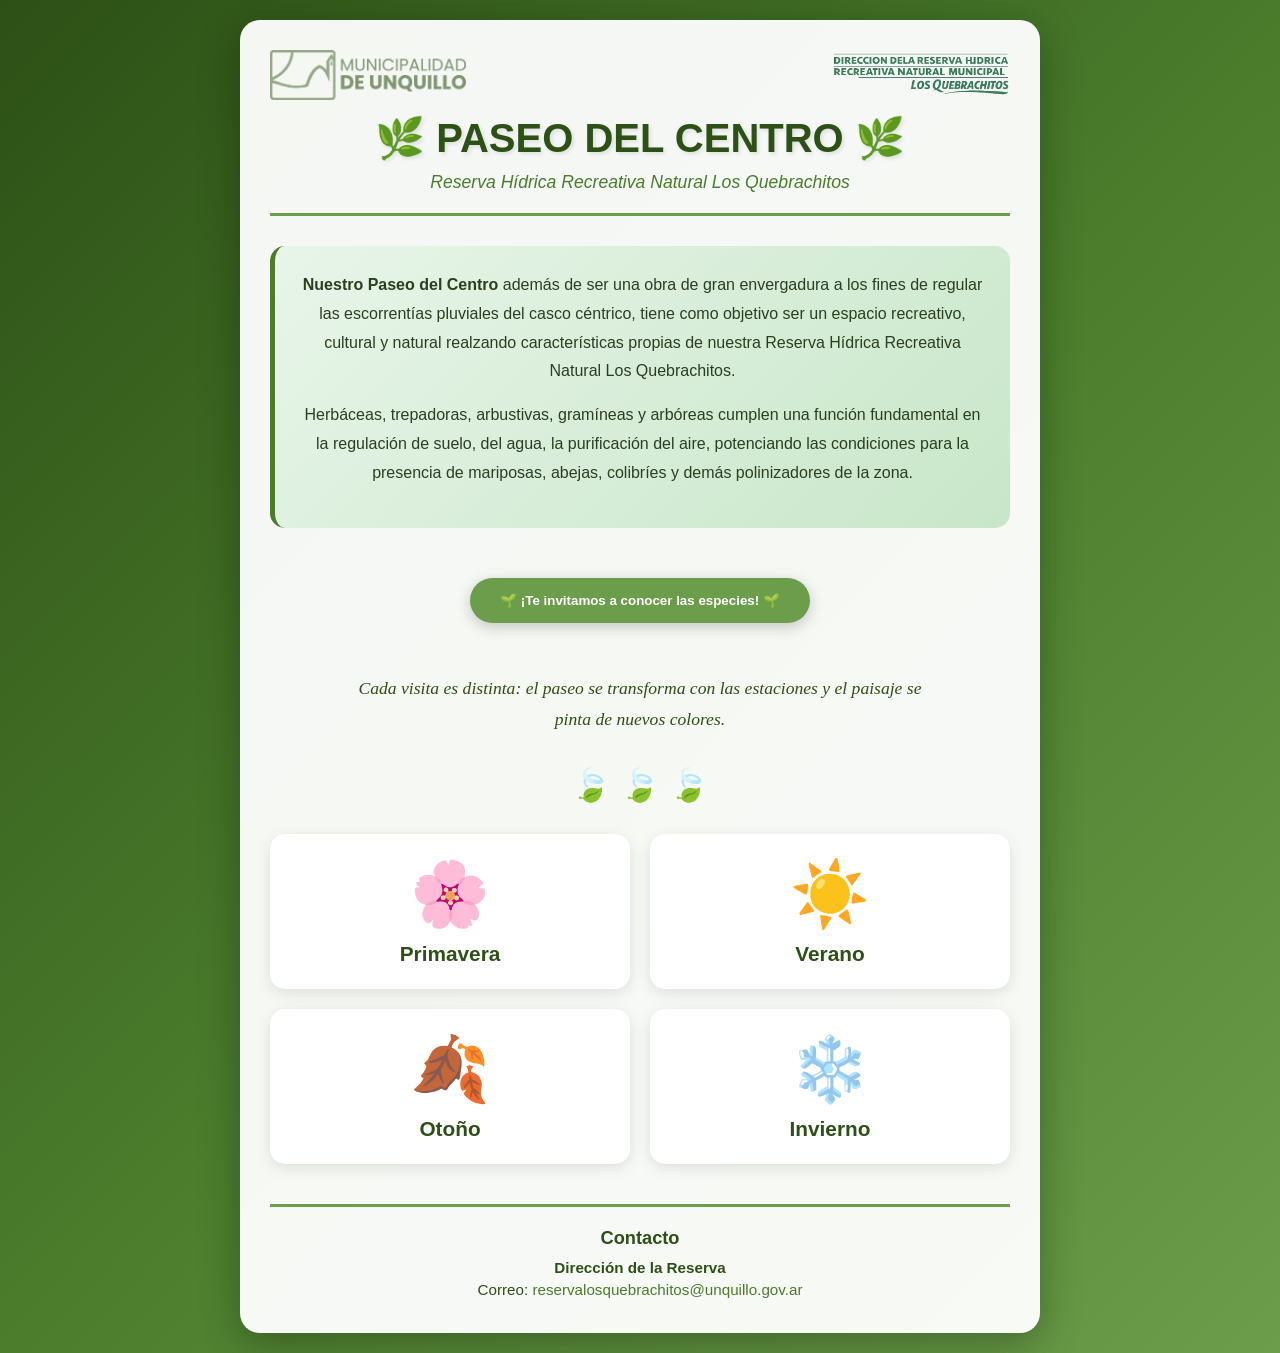
==== commit 58683e8f: "Add files via upload" ====
--- a/index.html
+++ b/index.html
@@ -6,13 +6,17 @@
     <meta name="viewport" content="width=device-width, initial-scale=1.0">
 
     <link rel="stylesheet" href="css/styles.css">
-</head>
+</head> <link rel="stylesheet" href="estilos.css">
 <body>
 
 <div class="container">
 
     <!-- HEADER -->
-    <header>
+    <header class="site-header">
+        <div class="header-logos">
+            <img src="assets/logos/logo-municipalidad.png" alt="Municipalidad de Unquillo" class="header-logo header-logo-municipalidad" onerror="this.style.display='none'">
+            <img src="assets/logos/logo-reserva.png" alt="Dirección de la Reserva Hídrica Recreativa Natural Municipal Los Quebrachitos" class="header-logo header-logo-reserva" onerror="this.style.display='none'">
+        </div>
         <h1>🌿 PASEO DEL CENTRO 🌿</h1>
         <div class="subtitle">Reserva Hídrica Recreativa Natural Los Quebrachitos</div>
     </header>
@@ -25,6 +29,13 @@
     <!-- DETALLES -->
     <div id="species-details-container"></div>
 
+    <!-- FOOTER -->
+    <footer class="site-footer">
+        <h3>Contacto</h3>
+        <p><strong>Dirección de la Reserva</strong></p>
+        <p>Correo: <a href="mailto:reservalosquebrachitos@unquillo.gov.ar">reservalosquebrachitos@unquillo.gov.ar</a></p>
+    </footer>
+
 </div>
 
 <script src="js/app.js"></script>
--- a/css/styles.css
+++ b/css/styles.css
@@ -10,6 +10,7 @@
             color: #2c3e20;
             min-height: 100vh;
             padding: 20px;
+            text-align: center;
         }
 
         .container {
@@ -28,6 +29,29 @@
             border-bottom: 3px solid #6b9d4a;
         }
 
+        .header-logos {
+            display: flex;
+            flex-wrap: wrap;
+            justify-content: space-between;
+            align-items: center;
+            gap: 20px;
+            margin-bottom: 15px;
+        }
+
+        .header-logo {
+            height: 50px;
+            width: auto;
+            object-fit: contain;
+        }
+
+        .header-logo-municipalidad {
+            max-height: 55px;
+        }
+
+        .header-logo-reserva {
+            max-height: 45px;
+        }
+
         h1 {
             color: #2d5016;
             font-size: 2.5em;
@@ -39,6 +63,33 @@
             color: #4a7c2c;
             font-size: 1.1em;
             font-style: italic;
+        }
+
+        .site-footer {
+            margin-top: 40px;
+            padding-top: 20px;
+            border-top: 3px solid #6b9d4a;
+            text-align: center;
+            color: #2d5016;
+            font-size: 0.95em;
+        }
+
+        .site-footer h3 {
+            margin-bottom: 10px;
+            font-size: 1.2em;
+        }
+
+        .site-footer p {
+            margin: 5px 0;
+        }
+
+        .site-footer a {
+            color: #4a7c2c;
+            text-decoration: none;
+        }
+
+        .site-footer a:hover {
+            text-decoration: underline;
         }
 
         .intro {
@@ -315,17 +366,3 @@
                 transform: translateY(0);
             }
         }
-
-        /* Centrar texto en TODAS las estaciones */
-        .intro .section .season-content {
-            text-align: center;
-        }
-
-        /* Limitar ancho de párrafos para mejor lectura */
-        .intro .section .season-content p {
-            margin-left: auto;
-            margin-right: auto;
-            max-width: 700px;
-            line-height: 1.6;
-        }
-        
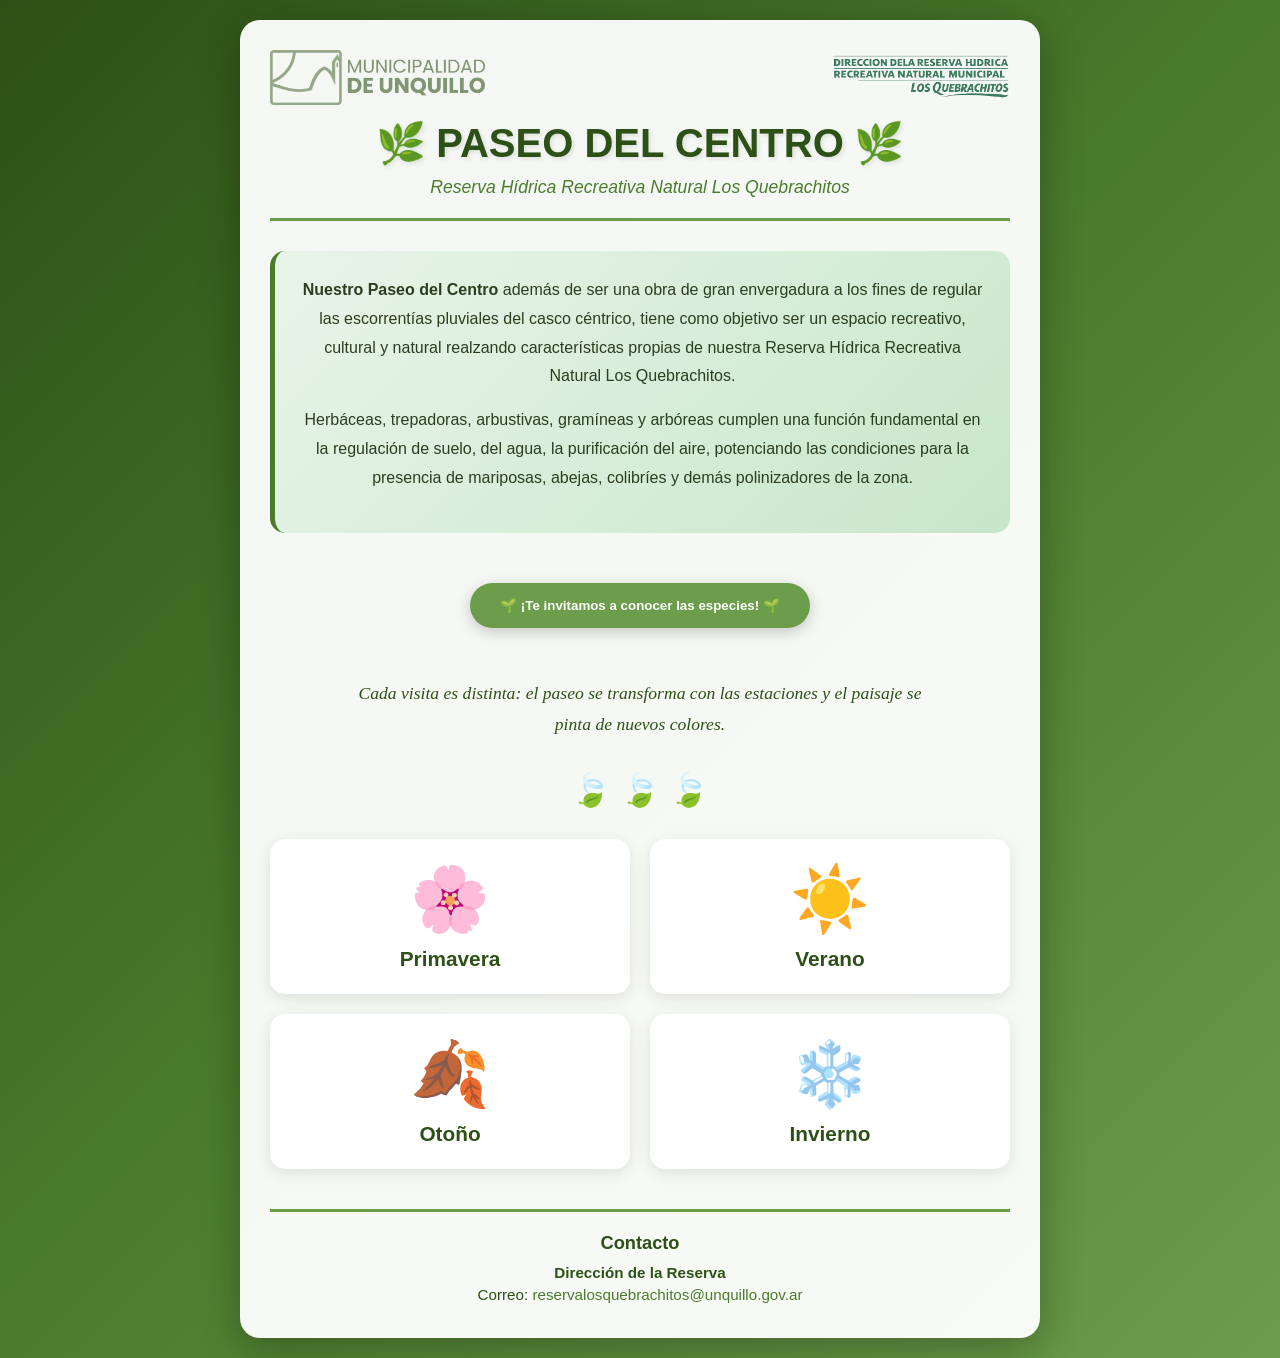
==== commit f810a355: "Cambio en el titulo principal" ====
--- a/index.html
+++ b/index.html
@@ -17,7 +17,15 @@
             <img src="assets/logos/logo-municipalidad.png" alt="Municipalidad de Unquillo" class="header-logo header-logo-municipalidad" onerror="this.style.display='none'">
             <img src="assets/logos/logo-reserva.png" alt="Dirección de la Reserva Hídrica Recreativa Natural Municipal Los Quebrachitos" class="header-logo header-logo-reserva" onerror="this.style.display='none'">
         </div>
-        <h1>🌿 PASEO DEL CENTRO 🌿</h1>
+        <h1 class="site-title">
+            <span class="title-icon">🌿</span>
+            <span class="title-words">
+                <span class="title-line">PASEO</span>
+                <span class="title-line">DEL</span>
+                <span class="title-line">CENTRO</span>
+            </span>
+            <span class="title-icon">🌿</span>
+        </h1>
         <div class="subtitle">Reserva Hídrica Recreativa Natural Los Quebrachitos</div>
     </header>
 
--- a/css/styles.css
+++ b/css/styles.css
@@ -39,17 +39,17 @@
         }
 
         .header-logo {
-            height: 50px;
+            height: clamp(35px, 8vw, 55px);
             width: auto;
             object-fit: contain;
         }
 
         .header-logo-municipalidad {
-            max-height: 55px;
+            max-height: clamp(38px, 8.5vw, 55px);
         }
 
         .header-logo-reserva {
-            max-height: 45px;
+            max-height: clamp(32px, 7vw, 45px);
         }
 
         h1 {
@@ -57,6 +57,30 @@
             font-size: 2.5em;
             margin-bottom: 10px;
             text-shadow: 2px 2px 4px rgba(0, 0, 0, 0.1);
+        }
+
+        .site-title {
+            display: flex;
+            align-items: center;
+            justify-content: center;
+            flex-wrap: wrap;
+            gap: 0.25em;
+        }
+
+        .site-title .title-icon {
+            display: inline;
+        }
+
+        .site-title .title-words {
+            display: inline-block;
+        }
+
+        .site-title .title-line {
+            display: inline;
+        }
+
+        .site-title .title-line:not(:last-child)::after {
+            content: " ";
         }
 
         .subtitle {
@@ -274,25 +298,146 @@
                 grid-template-columns: 1fr;
             }
 
+            header {
+                display: flex;
+                flex-direction: column;
+                align-items: center;
+            }
+
+            .header-logos {
+                width: 100%;
+            }
+
             h1 {
                 font-size: 2em;
+                text-align: center;
+                width: 100%;
+            }
+
+            .site-title {
+                flex-direction: column;
+                gap: 0;
+            }
+
+            .site-title .title-icon {
+                display: block;
+            }
+
+            .site-title .title-words {
+                display: flex;
+                flex-direction: column;
+                align-items: center;
+            }
+
+            .site-title .title-line {
+                display: block;
+            }
+
+            .site-title .title-line:not(:last-child)::after {
+                content: none;
             }
 
             .container {
                 padding: 20px;
             }
+
+            .carousel-viewport {
+                height: 250px;
+            }
         }
 
         .species-detail {
             animation: fadeIn 0.4s ease-in;
         }
 
-        .species-images img {
+        .species-carousel {
+            position: relative;
+            max-width: 100%;
+            margin: 20px auto;
+        }
+
+        .carousel-viewport {
             width: 100%;
-            max-width: 350px;
+            height: 300px;
+            overflow: hidden;
             border-radius: 12px;
-            margin: 10px auto;
-            display: block;
+            background: #f5f5f5;
+        }
+
+        .carousel-track {
+            position: relative;
+            width: 100%;
+            height: 100%;
+        }
+
+        .carousel-slide {
+            display: none;
+            width: 100%;
+            height: 100%;
+        }
+
+        .carousel-slide.active {
+            display: flex;
+            align-items: center;
+            justify-content: center;
+        }
+
+        .carousel-slide img {
+            max-width: 100%;
+            max-height: 100%;
+            object-fit: contain;
+        }
+
+        .carousel-btn {
+            position: absolute;
+            top: 50%;
+            transform: translateY(-50%);
+            width: 40px;
+            height: 40px;
+            border: none;
+            border-radius: 50%;
+            background: rgba(74, 124, 44, 0.9);
+            color: white;
+            font-size: 24px;
+            cursor: pointer;
+            z-index: 2;
+            display: flex;
+            align-items: center;
+            justify-content: center;
+            line-height: 1;
+        }
+
+        .carousel-btn:hover {
+            background: #2d5016;
+        }
+
+        .carousel-prev {
+            left: 10px;
+        }
+
+        .carousel-next {
+            right: 10px;
+        }
+
+        .carousel-dots {
+            display: flex;
+            justify-content: center;
+            gap: 8px;
+            margin-top: 12px;
+        }
+
+        .carousel-dot {
+            width: 10px;
+            height: 10px;
+            border-radius: 50%;
+            border: none;
+            background: #c8e6c9;
+            cursor: pointer;
+            padding: 0;
+        }
+
+        .carousel-dot.active {
+            background: #4a7c2c;
         }
 
         .species-info-box {
@@ -325,20 +470,6 @@
             margin: 6px 0;
         }
 
-        /* Imágenes una al lado de la otra */
-        .species-images {
-            display: flex;
-            gap: 15px;
-            justify-content: center;
-            flex-wrap: wrap;
-            /* para que en mobile bajen */
-        }
-
-        .species-images img {
-            max-width: 45%;
-            height: auto;
-        }
-
         /* Centrar descripción de la especie */
         .species-text {
             text-align: center;
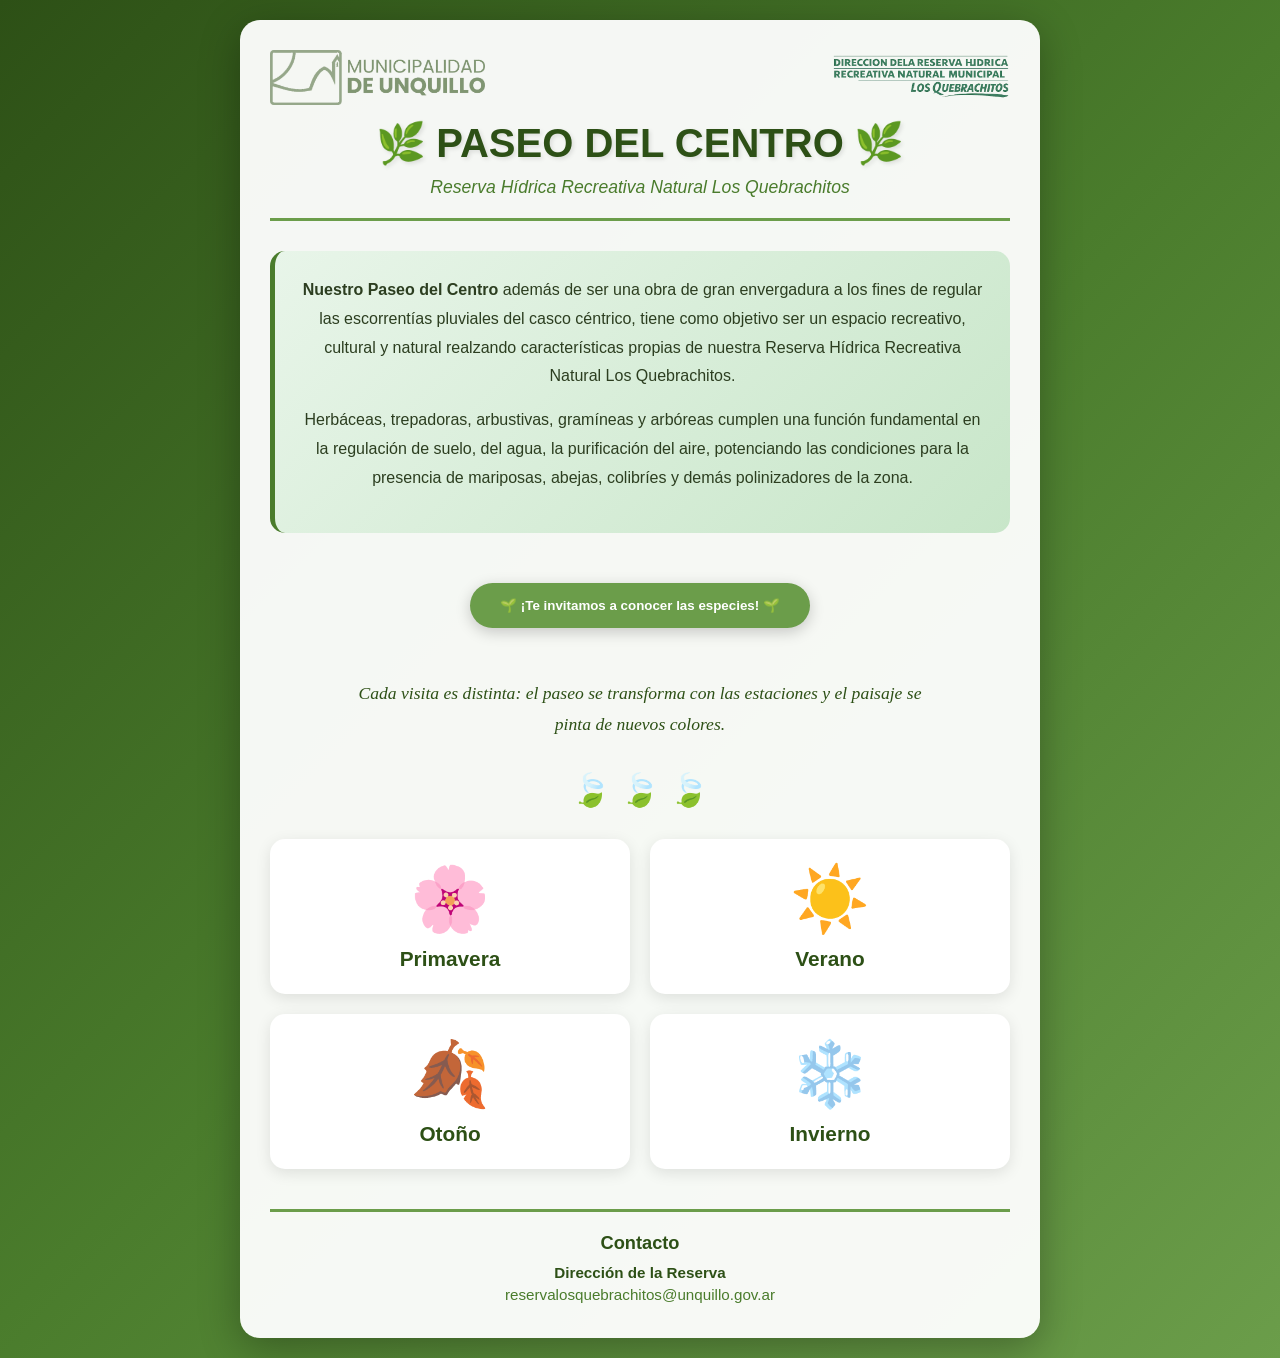
==== commit bf35ec15: "Cambio en la alineacion de los iconos de paseo del centro" ====
--- a/index.html
+++ b/index.html
@@ -41,7 +41,7 @@
     <footer class="site-footer">
         <h3>Contacto</h3>
         <p><strong>Dirección de la Reserva</strong></p>
-        <p>Correo: <a href="mailto:reservalosquebrachitos@unquillo.gov.ar">reservalosquebrachitos@unquillo.gov.ar</a></p>
+        <p><a href="mailto:reservalosquebrachitos@unquillo.gov.ar">reservalosquebrachitos@unquillo.gov.ar</a></p>
     </footer>
 
 </div>
--- a/css/styles.css
+++ b/css/styles.css
@@ -315,12 +315,15 @@
             }
 
             .site-title {
-                flex-direction: column;
-                gap: 0;
+                flex-direction: row;
+                flex-wrap: nowrap;
+                justify-content: center;
+                align-items: center;
+                gap: 0.4em;
             }
 
             .site-title .title-icon {
-                display: block;
+                display: inline-block;
             }
 
             .site-title .title-words {
